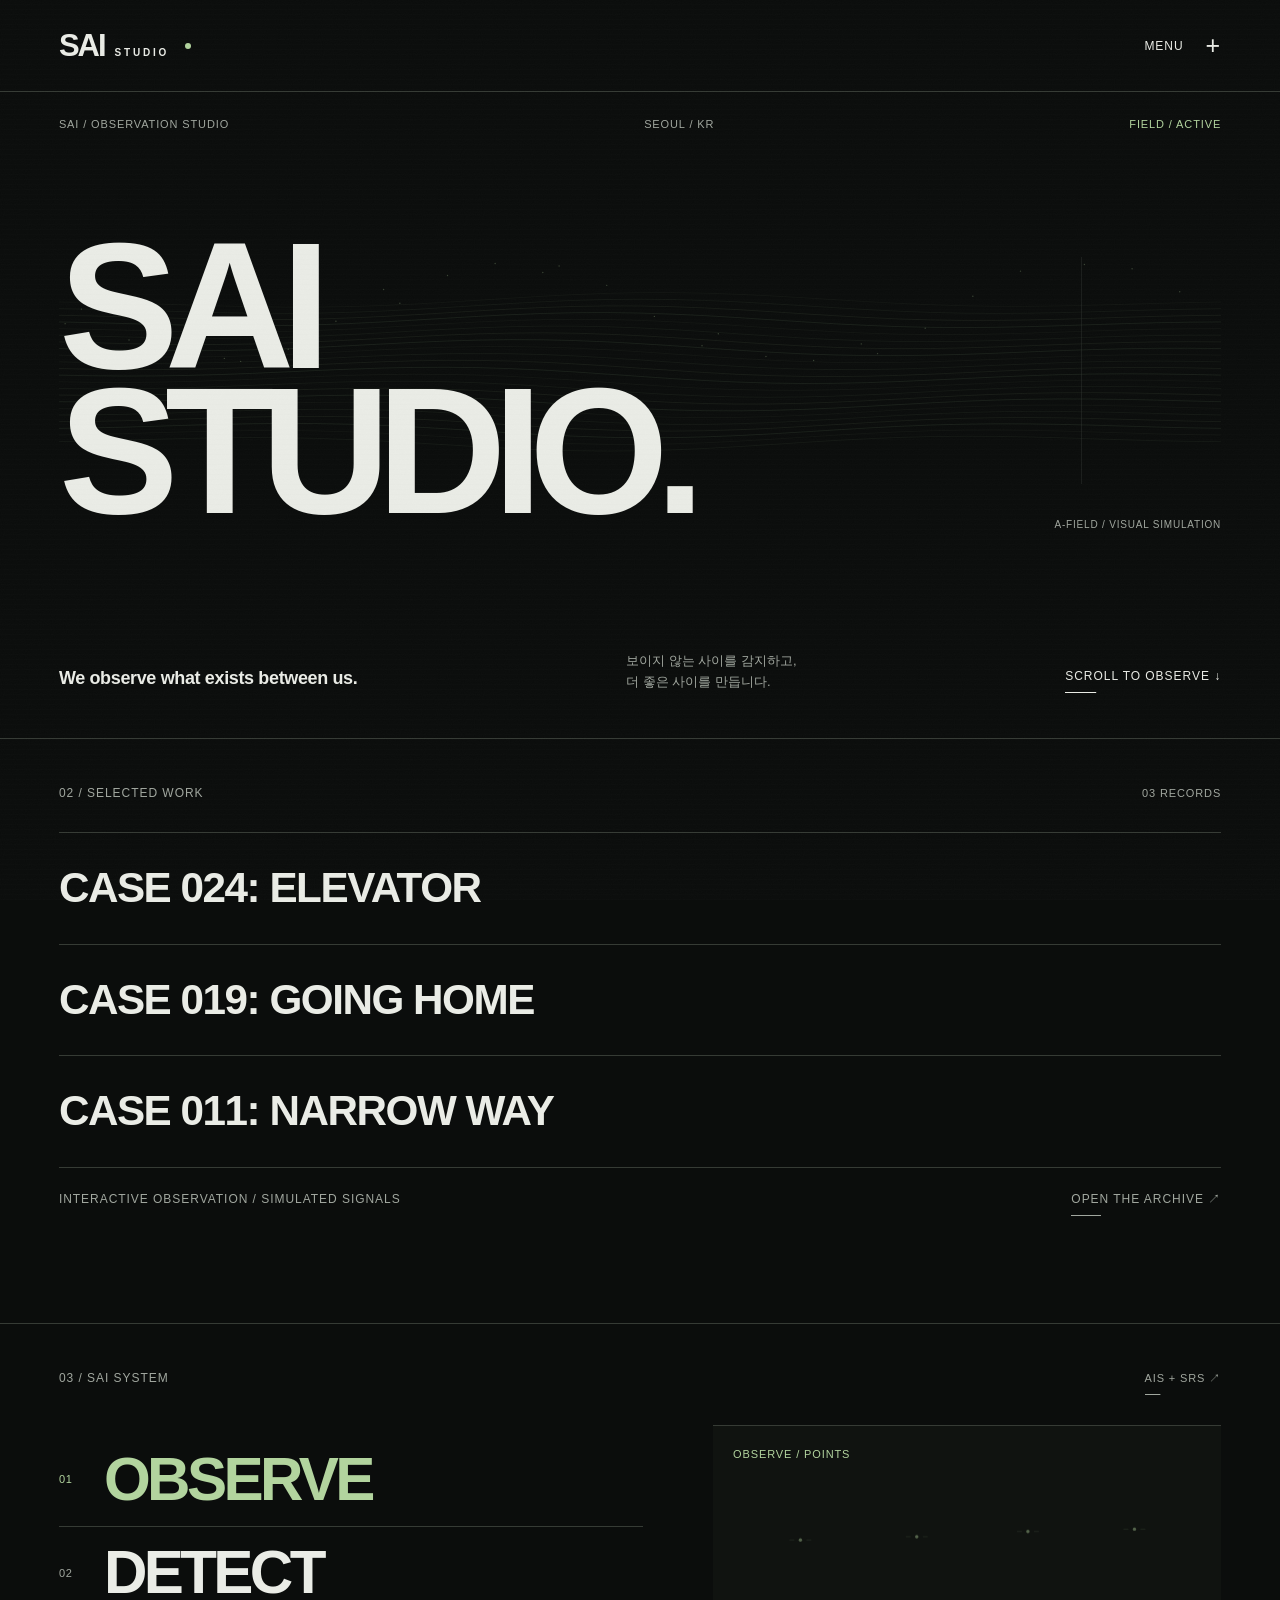
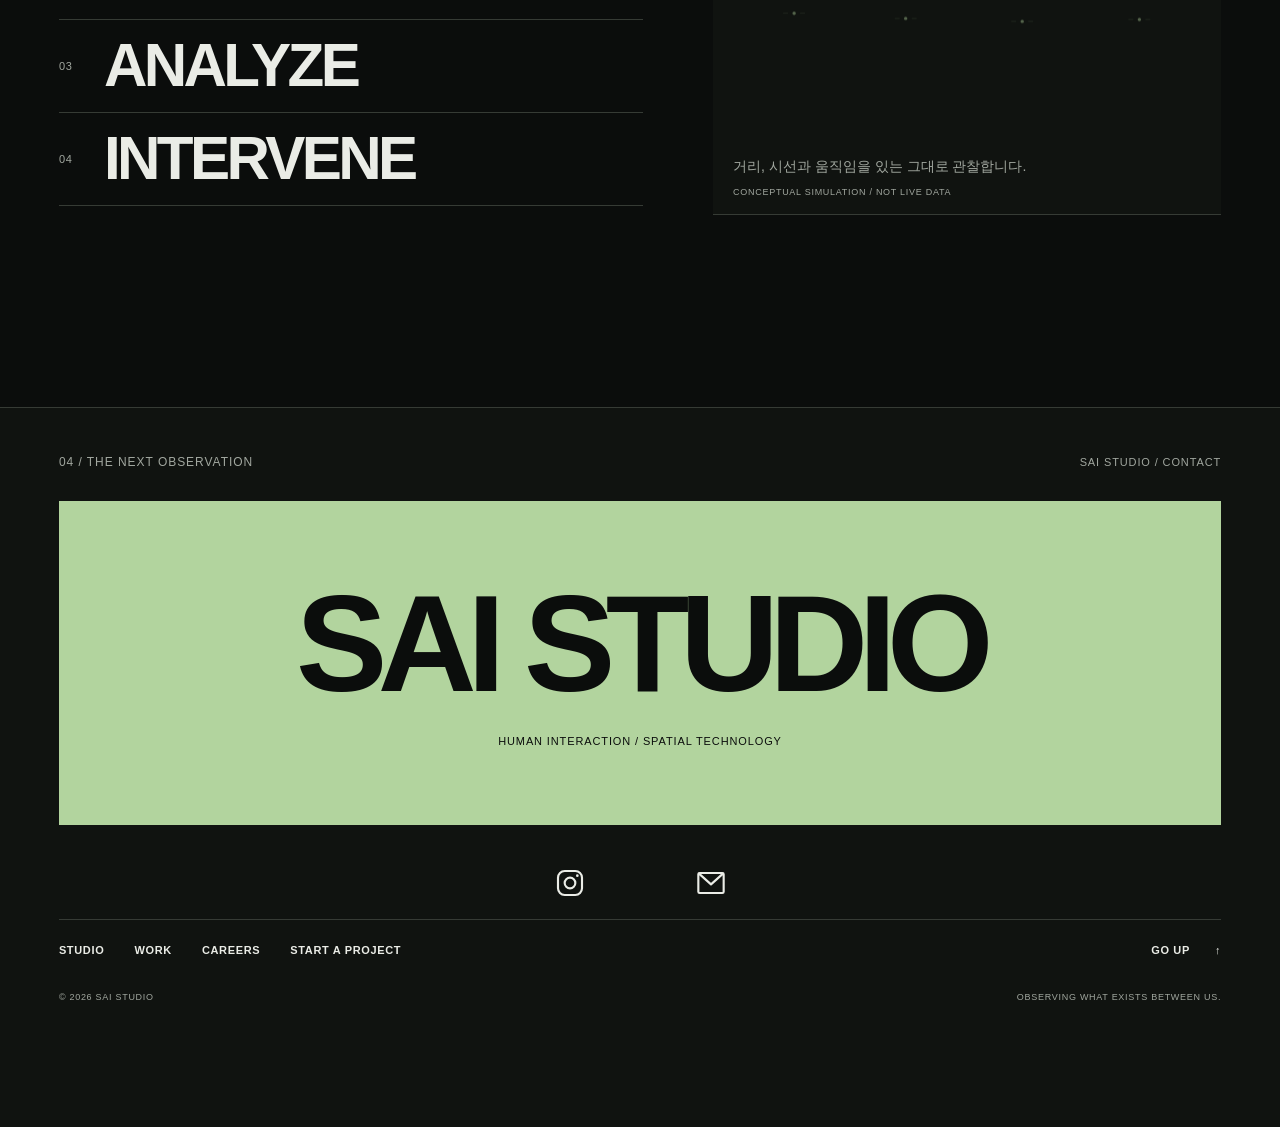
==== SAI-STUDIO-DEPLOY/index.html @ 8d1dde41 "Add files via upload" ====
<!doctype html><html lang="ko"><head><script>try{if(sessionStorage.getItem("sai-arrival"))document.documentElement.classList.add("route-pending")}catch{}</script><meta charset="utf-8"><link rel="icon" href="favicon.svg"><meta name="viewport" content="width=device-width,initial-scale=1"><meta name="description" content="사람과 사람, 공간과 사람 사이의 비언어적 긴장과 어색함을 관찰하고 공간의 변화를 설계하는 SAI STUDIO."><title>Invisible signals. Visible change. — SAI STUDIO</title><link rel="stylesheet" href="studio-experience.css?v=7"><script defer src="studio-experience.js?v=9"></script><script defer src="studio-cases.js?v=9"></script><script>try{if(!matchMedia('(prefers-reduced-motion: reduce)').matches&&!sessionStorage.getItem('sai-intro-seen')&&!sessionStorage.getItem('sai-arrival')&&!location.hash){document.documentElement.classList.add('sai-intro-pending');setTimeout(()=>document.documentElement.classList.remove('sai-intro-pending','sai-intro-revealing'),4500)}}catch{}</script><link rel="stylesheet" href="studio-home-scenes.css?v=3"><script defer src="studio-home-scenes.js?v=1"></script><link rel="stylesheet" href="studio-cctv-field.css?v=1"><script defer src="studio-cctv-field.js?v=1"></script><link rel="stylesheet" href="studio-observation.css?v=8"><script defer src="studio-observation.js?v=9"></script><link rel="stylesheet" href="studio-signal.css?v=1"><script defer src="studio-signal.js?v=1"></script></head><body data-page="HOME" class="home-scenes"><div class="sai-intro" aria-hidden="true"><span class="sai-intro-mark">SAI</span></div><a class="skip" href="#main">본문 바로가기</a><header class="site-header"><a class="brand" href="index.html" aria-label="SAI STUDIO 홈"><strong>SAI</strong><span>STUDIO</span><i aria-hidden="true"></i></a><button class="menu-toggle" aria-haspopup="dialog" aria-controls="site-menu" aria-expanded="false"><span>MENU</span><span class="menu-sign" aria-hidden="true">+</span></button></header><dialog class="menu-dialog" id="site-menu" aria-label="전체 메뉴"><div class="menu-head"><a class="brand" href="index.html" aria-label="SAI STUDIO 홈"><strong>SAI</strong><span>STUDIO</span><i aria-hidden="true"></i></a><button class="menu-close" aria-label="전체 메뉴 닫기">CLOSE <span class="menu-sign" aria-hidden="true">×</span></button></div><nav class="menu-links" aria-label="주요 메뉴"><a class="menu-link" style="--i:0" href="studio.html" data-description="관찰에서 측정, 분석과 개입까지" data-cursor="ENTER"><span class="mono">01</span><strong>STUDIO</strong><span class="menu-indicator" aria-hidden="true"></span></a><a class="menu-link" style="--i:1" href="projects.html" data-description="세 가지 상황, 세 개의 관측 기록" data-cursor="ENTER"><span class="mono">02</span><strong>WORK</strong><span class="menu-indicator" aria-hidden="true"></span></a><a class="menu-link" style="--i:2" href="careers.html" data-description="다른 사람들이 지나치는 현상을 발견하는 사람들" data-cursor="ENTER"><span class="mono">03</span><strong>CAREERS</strong><span class="menu-indicator" aria-hidden="true"></span></a><a class="menu-link" style="--i:3" href="start-project.html" data-description="관찰하고 싶은 상황을 들려주세요" data-cursor="START ↗"><span class="mono">04</span><strong>START A PROJECT</strong><span class="menu-indicator" aria-hidden="true"></span></a></nav><div class="menu-info"><p class="mono">SAI STUDIO / INDEX</p><p data-menu-info>보이지 않는 사이를 감지하고, 더 좋은 사이를 만듭니다.</p><a class="text-link" href="mailto:contact@awkwardlab.kr">contact@awkwardlab.kr ↗</a></div></dialog><main id="main"><section class="home-hero home-scene" id="home-top"><div class="home-hero-meta mono"><span>SAI / OBSERVATION STUDIO</span><span>SEOUL / KR</span><span class="green" data-home-signal>FIELD / ACTIVE</span></div><div class="home-hero-stage"><canvas class="home-field" data-home-field="ambient" aria-hidden="true"></canvas><h1 class="home-display">SAI<br>STUDIO<span class="home-period">.</span></h1><span class="home-coordinate mono">A-FIELD / VISUAL SIMULATION</span><span class="home-scan-line" aria-hidden="true"></span></div><div class="home-hero-bottom"><p>We observe what exists between us.</p><p>보이지 않는 사이를 감지하고,<br>더 좋은 사이를 만듭니다.</p><a class="text-link mono" href="#selected-work">SCROLL TO OBSERVE ↓</a></div></section><section class="home-work home-scene reveal" id="selected-work"><div class="home-section-label"><h2 class="mono">02 / SELECTED WORK</h2><span class="mono">03 RECORDS</span></div><div class="case-list" data-case-list><button class="case-row" id="project-024" data-case="0" aria-haspopup="dialog" data-cursor="VIEW CASE ↗"><span class="case-number mono">01</span><span><span class="case-caption mono">CASE / 024</span><span class="case-name">elevator</span></span><span class="case-location">오피스 복합공간 A · 2026</span><span class="case-arrow" aria-hidden="true">↗</span></button><button class="case-row" id="project-019" data-case="1" aria-haspopup="dialog" data-cursor="VIEW CASE ↗"><span class="case-number mono">02</span><span><span class="case-caption mono">CASE / 019</span><span class="case-name">going home</span></span><span class="case-location">서울 소재 대학 B · 2025</span><span class="case-arrow" aria-hidden="true">↗</span></button><button class="case-row" id="project-011" data-case="2" aria-haspopup="dialog" data-cursor="VIEW CASE ↗"><span class="case-number mono">03</span><span><span class="case-caption mono">CASE / 011</span><span class="case-name">narrow way</span></span><span class="case-location">복합문화공간 C · 2025</span><span class="case-arrow" aria-hidden="true">↗</span></button></div><div class="home-work-bottom"><span class="mono">INTERACTIVE OBSERVATION / SIMULATED SIGNALS</span><a class="text-link mono" href="projects.html">OPEN THE ARCHIVE ↗</a></div></section><section class="home-system home-scene reveal" id="home-system"><div class="home-section-label"><h2 class="mono">03 / SAI SYSTEM</h2><a class="text-link mono" href="studio.html#technology">AIS + SRS ↗</a></div><div class="home-system-body"><div class="home-system-words"><button class="home-system-word" data-home-mode="observe" data-cursor="DETECT" aria-controls="home-system-visual" aria-pressed="true"><span class="mono">01</span><strong>OBSERVE</strong></button><button class="home-system-word" data-home-mode="detect" data-cursor="DETECT" aria-controls="home-system-visual" aria-pressed="false"><span class="mono">02</span><strong>DETECT</strong></button><button class="home-system-word" data-home-mode="analyze" data-cursor="DETECT" aria-controls="home-system-visual" aria-pressed="false"><span class="mono">03</span><strong>ANALYZE</strong></button><button class="home-system-word" data-home-mode="intervene" data-cursor="DETECT" aria-controls="home-system-visual" aria-pressed="false"><span class="mono">04</span><strong>INTERVENE</strong></button></div><div class="home-system-visual" id="home-system-visual" role="region" aria-label="관측 시스템 개념 시뮬레이션"><canvas class="home-field" data-home-field="observe" aria-hidden="true"></canvas><span class="mono home-visual-label" data-home-mode-label>OBSERVE / POINTS</span><p data-home-mode-note>거리, 시선과 움직임을 있는 그대로 관찰합니다.</p><span class="mono home-visual-foot">CONCEPTUAL SIMULATION / NOT LIVE DATA</span></div></div></section></main><footer class="home-end home-scene" id="home-contact"><div class="home-section-label"><h2 class="mono">04 / THE NEXT OBSERVATION</h2><span class="mono">SAI STUDIO / CONTACT</span></div><div class="home-end-stage"><div class="home-end-identity"><strong>SAI STUDIO</strong><span class="mono">HUMAN INTERACTION / SPATIAL TECHNOLOGY</span></div></div><div class="home-socials"><a class="home-contact-link" href="https://www.instagram.com/studios.a_i/" target="_blank" rel="noopener noreferrer" aria-label="SAI STUDIO 인스타그램" title="Instagram"><svg viewBox="0 0 24 24" fill="none" stroke="currentColor" stroke-width="1.6" aria-hidden="true"><rect x="3" y="3" width="18" height="18" rx="5"/><circle cx="12" cy="12" r="4"/><circle cx="17.5" cy="6.5" r="1" fill="currentColor" stroke="none"/></svg></a><a class="home-contact-link" href="mailto:contact@awkwardlab.kr" aria-label="SAI STUDIO 이메일 보내기" title="Email"><svg viewBox="0 0 24 24" fill="none" stroke="currentColor" stroke-width="1.6" stroke-linecap="round" stroke-linejoin="round" aria-hidden="true"><rect x="2.5" y="4.5" width="19" height="15" rx="1"/><path d="m3 5 9 8 9-8"/></svg></a></div><div class="home-end-nav"><nav aria-label="하단 메뉴"><a href="studio.html">STUDIO</a><a href="projects.html">WORK</a><a href="careers.html">CAREERS</a><a href="start-project.html" data-cursor="START ↗">START A PROJECT</a></nav><a class="home-go-up" href="#home-top">GO UP <span aria-hidden="true">↑</span></a></div><div class="home-end-legal mono"><span>© 2026 SAI STUDIO</span><span>OBSERVING WHAT EXISTS BETWEEN US.</span></div></footer><noscript><p class="no-js">메뉴: <a href="index.html">HOME</a> · <a href="studio.html">STUDIO</a> · <a href="projects.html">WORK</a> · <a href="careers.html">CAREERS</a> · <a href="start-project.html" data-cursor="START ↗">START A PROJECT</a></p></noscript></body></html>
---- SAI-STUDIO-DEPLOY/studio-experience.css ----
@charset "UTF-8";
:root{--ink:#0b0d0c;--paper:#eaece6;--muted:#a1a79f;--green:#b2d49e;--line:#363b35;--gutter:clamp(22px,4.6vw,88px);--ease:cubic-bezier(.16,1,.3,1);color-scheme:dark;font-family:Arial,"Apple SD Gothic Neo","Noto Sans KR",sans-serif;background:var(--ink);color:var(--paper)}*{box-sizing:border-box}html{scroll-behavior:auto;scroll-padding-top:100px}body{margin:0}body:has(dialog[open]){overflow:hidden}a{color:inherit;text-decoration:none}button,input,textarea{font:inherit}button{color:inherit;cursor:pointer}button,a,input,textarea{-webkit-tap-highlight-color:transparent}button{border:0;background:none}img{max-width:100%;display:block}::selection{background:var(--green);color:var(--ink)}:focus-visible{outline:2px solid var(--green);outline-offset:7px}.skip{position:fixed;top:-100px;left:20px;z-index:1000;background:var(--paper);color:var(--ink);padding:12px}.skip:focus{top:10px}.mono,.eyebrow,.section-label,.metadata{font:12px/1.5 ui-monospace,SFMono-Regular,Menlo,monospace;letter-spacing:.09em;text-transform:uppercase}.eyebrow{color:var(--muted);margin:0 0 32px}.green{color:var(--green)}.site-header{height:92px;padding:0 var(--gutter);display:flex;align-items:center;justify-content:space-between;border-bottom:1px solid var(--line);position:relative;z-index:20}.brand{display:flex;gap:10px;align-items:baseline}.brand strong{font-size:31px;letter-spacing:-.065em}.brand span{font-size:10px;letter-spacing:.28em;font-weight:700}.brand i{width:6px;height:6px;background:var(--green);border-radius:50%;margin-left:6px;align-self:center}.menu-toggle,.menu-close{display:flex;gap:22px;align-items:center;padding:14px 0;font:12px ui-monospace,monospace;letter-spacing:.12em}.menu-sign{font:25px/1 Arial;transition:transform .6s var(--ease)}.menu-toggle:hover .menu-sign{transform:rotate(90deg)}.site-footer{padding:60px var(--gutter) 25px;border-top:1px solid var(--line)}.footer-top{display:flex;align-items:flex-end;justify-content:space-between;gap:40px}.footer-title{font-size:clamp(40px,6vw,100px);letter-spacing:-.065em;line-height:1;margin:0}.footer-bottom{display:flex;gap:20px;justify-content:space-between;flex-wrap:wrap;margin-top:70px;color:var(--muted)}.archive-links{display:flex;gap:24px}.text-link{display:inline-flex;gap:28px;padding-bottom:8px;position:relative}.text-link:after{content:"";position:absolute;bottom:0;left:0;width:100%;height:1px;background:currentColor;transform-origin:left;transform:scaleX(.2);transition:transform .5s var(--ease)}.text-link:hover:after{transform:scaleX(1)}.page-hero{padding:80px var(--gutter) 70px}.display{font-size:clamp(66px,10.8vw,170px);line-height:.93;letter-spacing:-.075em;font-weight:500;margin:0}.display .line{display:block}.hero-bottom{margin-top:42px;display:grid;grid-template-columns:1fr 1fr;gap:50px;align-items:end}.hero-bottom p{max-width:510px;font-size:17px;line-height:1.8;margin:0}.hero-bottom .mono{justify-self:end}.hero-object{margin:0 var(--gutter);position:relative;overflow:hidden;background:#161a16;aspect-ratio:2.4}.hero-object img{height:100%;width:100%;object-fit:cover;filter:grayscale(1);opacity:.64}.field-canvas{position:absolute;inset:0;width:100%;height:100%;pointer-events:none}.object-meta{position:absolute;inset:22px;display:flex;align-items:flex-start;justify-content:space-between;pointer-events:none}.object-meta span{background:#0b0d0caa;padding:6px 10px}.object-meta .bottom{align-self:end}.object-cross{position:absolute;top:50%;left:50%;height:24px;width:24px;opacity:.45}.object-cross:before,.object-cross:after{content:"";position:absolute;background:var(--green)}.object-cross:before{height:1px;width:24px;top:12px}.object-cross:after{height:24px;width:1px;left:12px}.section{padding:110px var(--gutter)}.section-label{display:flex;gap:36px;margin-bottom:52px;color:var(--muted)}.section-label b{font-weight:400;color:var(--green)}.section-heading{font-size:clamp(40px,5.8vw,88px);line-height:1.12;letter-spacing:-.065em;font-weight:500;margin:0}.section-intro{display:grid;grid-template-columns:1fr 1fr;gap:70px;margin-bottom:65px}.section-intro p,.prose{font-size:18px;line-height:1.9;color:var(--muted);max-width:580px;margin:0}.section-intro p{align-self:end}.light-section{background:var(--paper);color:var(--ink)}.light-section .section-label,.light-section .prose,.light-section .section-intro p{color:#5b6258}.light-section .section-label b{color:#45623c}.case-list{position:relative}.case-row{width:100%;display:grid;grid-template-columns:65px 1fr 280px 30px;gap:20px;text-align:left;padding:38px 0;align-items:center;border-top:1px solid var(--line);transition:padding .55s var(--ease),opacity .45s}.case-row:last-child{border-bottom:1px solid var(--line)}.case-number{color:var(--muted)}.case-name{font-size:clamp(40px,6.6vw,100px);line-height:1;letter-spacing:-.06em;display:block;transition:transform .55s var(--ease)}.case-caption{display:block;margin-bottom:13px;color:var(--muted)}.case-location{font-size:13px;line-height:1.7;color:var(--muted)}.case-arrow{font-size:29px;color:var(--green)}.case-row:hover,.case-row:focus-visible{padding-top:48px;padding-bottom:48px}.case-row:hover .case-name,.case-row:focus-visible .case-name{transform:translateX(12px)}.case-list:has(.case-row:hover) .case-row:not(:hover){opacity:.4}.case-preview{position:absolute;right:8%;top:0;width:28%;aspect-ratio:1.45;pointer-events:none;z-index:2;opacity:0;transform:translateY(var(--preview-y,0px)) rotate(-3deg);transition:opacity .3s,transform .7s var(--ease);border:1px solid var(--line);background:var(--ink)}.case-preview.visible{opacity:1}.case-preview img{width:100%;height:100%;object-fit:cover;filter:grayscale(1)}.case-preview span{position:absolute;bottom:10px;left:10px;background:#0b0d0ce6;padding:5px 8px;font-size:10px;color:var(--paper)}.work-footnote{margin-top:22px;color:var(--muted);max-width:660px;line-height:1.7}.system-pair{display:grid;grid-template-columns:1fr 1fr;gap:70px;margin-top:75px}.system-item{border-top:1px solid currentColor;padding-top:22px}.system-item h3{font-size:clamp(58px,8vw,110px);letter-spacing:-.07em;margin:25px 0;font-weight:500}.system-item p{font-size:17px;line-height:1.85;max-width:460px}.system-item small{display:block;margin:12px 0 28px}.narrative{display:grid;grid-template-columns:1fr 1fr;gap:80px}.sticky-copy{position:sticky;top:55px;align-self:start}.principles{list-style:none;padding:0;margin:0}.principles li{padding:36px 0;border-top:1px solid var(--line)}.principles h3{font-size:36px;letter-spacing:-.05em;font-weight:500;margin:12px 0}.principles p{color:var(--muted);line-height:1.9;font-size:17px;max-width:500px}.research-row{display:grid;grid-template-columns:1fr 1fr;gap:70px;align-items:center}.research-row img{aspect-ratio:1.2;object-fit:cover;filter:grayscale(1)}.research-row h3{font-size:clamp(35px,4vw,65px);letter-spacing:-.06em;line-height:1.15;font-weight:500}.research-row p{line-height:1.9;color:var(--muted)}.research-row a{margin-top:24px}.capabilities{display:grid;grid-template-columns:1.2fr 1fr;gap:70px}.capability{display:block;text-align:left;width:100%;border-top:1px solid var(--line);padding:24px 0;transition:color .4s}.capability span{display:block;margin-bottom:14px}.capability strong{font-size:clamp(30px,3.9vw,64px);line-height:1;letter-spacing:-.05em;font-weight:500}.capability[aria-pressed=true]{color:var(--green)}.simulation{position:sticky;top:80px;align-self:start;aspect-ratio:1;background:#101410;border:1px solid var(--line)}.simulation .mono{position:absolute;left:20px;top:18px;z-index:1;color:var(--muted)}.simulation-note{position:absolute;bottom:20px;left:20px;right:20px;font-size:14px;line-height:1.7;z-index:1;color:var(--muted)}.tech-flow{display:grid;grid-template-columns:repeat(4,1fr);margin-top:70px}.flow-step{border-top:1px solid var(--line);padding:28px 24px 28px 0;transition:border-color .6s,color .6s;color:var(--muted)}.flow-step.active{border-color:var(--green);color:var(--green)}.flow-step h3{font-size:25px;line-height:1.2;font-weight:500;margin:25px 0}.flow-step p{font-size:15px;line-height:1.8;color:var(--muted)}.devices{display:grid;grid-template-columns:repeat(3,1fr);gap:28px;margin-top:75px}.device img{aspect-ratio:1.15;object-fit:cover;background:#d8dcd5;filter:grayscale(1);transition:transform .6s var(--ease)}.device:hover img{transform:scale(1.02)}.device h3{font-size:35px;font-weight:500;margin:25px 0 12px;letter-spacing:-.04em}.device p{font-size:15px;line-height:1.9;color:var(--muted)}.device small{color:var(--green)}.method-grid{display:grid;grid-template-columns:1fr 1fr;gap:0 70px;margin-top:60px}.method-grid article{border-top:1px solid #a6ada1;padding:25px 0}.method-grid h3{font-size:28px;letter-spacing:-.04em;font-weight:500}.method-grid p{line-height:1.8;color:#535b50}.contact-email{font-size:clamp(28px,5.2vw,85px);letter-spacing:-.05em;overflow-wrap:anywhere;display:inline-block;margin-top:70px}.contact-layout{display:grid;grid-template-columns:1fr 1fr;gap:80px}.brief-form{display:grid;gap:28px}.brief-form label{display:grid;gap:12px;font-size:13px;color:var(--muted)}.brief-form input,.brief-form textarea{background:none;border:0;border-bottom:1px solid var(--line);border-radius:0;padding:12px 0;color:var(--paper);width:100%;resize:vertical}.brief-form button{border:1px solid var(--line);padding:20px;display:flex;justify-content:space-between}.contact-note{font-size:13px;color:var(--muted);line-height:1.8}.menu-dialog{position:fixed;inset:0;border:0;max-width:none;max-height:none;width:100%;height:100%;margin:0;padding:0;background:var(--paper);color:var(--ink);overflow:auto}.menu-dialog::backdrop{background:#0b0d0c88}.menu-dialog[open]{animation:menu-expand .75s var(--ease)}@keyframes menu-expand{from{clip-path:inset(100% 0 0)}to{clip-path:inset(0)}}.menu-dialog.closing{animation:menu-close .6s var(--ease) forwards}@keyframes menu-close{to{clip-path:inset(0 0 100%)}}.menu-head{height:92px;display:flex;align-items:center;justify-content:space-between;padding:0 var(--gutter);border-bottom:1px solid #b7bdb1}.menu-head .brand i{background:#567249}.menu-links{padding:5vh var(--gutter);width:75%}.menu-link{display:grid;grid-template-columns:50px 1fr 35px;align-items:center;border-bottom:1px solid #b7bdb1;padding:15px 0;animation:menu-item .9s var(--ease) both;animation-delay:calc(var(--i)*70ms + 180ms)}@keyframes menu-item{from{opacity:0;transform:translateY(35px)}to{opacity:1;transform:translateY(0)}}.menu-link strong{font-size:clamp(55px,8.7vw,136px);font-weight:500;letter-spacing:-.075em;line-height:1;transition:transform .5s var(--ease)}.menu-link:hover strong,.menu-link:focus-visible strong{transform:translateX(22px)}.menu-link[aria-current=page] .menu-indicator{width:8px;height:8px;background:#567249;border-radius:50%}.menu-info{position:absolute;right:var(--gutter);bottom:70px;width:22%;font-size:14px;line-height:1.8;color:#5b6258}.menu-info .mono{margin-bottom:25px}.route-curtain{position:fixed;inset:0;z-index:500;background:var(--paper);color:var(--ink);display:grid;place-items:center;transform:translateY(100%);visibility:hidden;pointer-events:none;transition:none}.route-curtain.active{visibility:visible;transform:translateY(0);pointer-events:auto;transition:transform .45s var(--ease)}.route-curtain span{font-size:clamp(55px,9vw,140px);letter-spacing:-.06em}.route-curtain.arrival{transform:translateY(0);transition:none}.route-curtain.arrival.exit{transform:translateY(-100%);transition:transform .6s var(--ease)}.reveal.ready{opacity:0;transform:translateY(30px);transition:opacity .9s var(--ease),transform .9s var(--ease)}.reveal.ready.in-view{opacity:1;transform:translateY(0)}.cursor-hint{position:fixed;z-index:600;pointer-events:none;background:var(--green);color:var(--ink);padding:10px 14px;border-radius:40px;font:10px ui-monospace,monospace;letter-spacing:.08em;opacity:0;transition:opacity .2s;left:0;top:0}.cursor-hint.visible{opacity:1}.case-dialog{position:fixed;inset:0;max-width:none;max-height:none;width:100%;height:100%;margin:0;border:0;background:var(--ink);color:var(--paper);padding:28px var(--gutter) 80px;overflow:auto}.case-dialog[open]{animation:case-enter .6s var(--ease)}@keyframes case-enter{from{opacity:0;transform:translateY(40px)}to{opacity:1;transform:translateY(0)}}.case-toolbar{display:flex;justify-content:space-between;align-items:center;border-bottom:1px solid var(--line);padding-bottom:20px}.case-toolbar button{padding:12px 0}.case-title{font-size:clamp(60px,10vw,150px);line-height:1;letter-spacing:-.075em;font-weight:500;margin:45px 0 22px}.case-meta{display:flex;justify-content:space-between;gap:25px;flex-wrap:wrap;margin:25px 0;color:var(--muted)}.case-monitor{position:relative;background:#171b17;overflow:hidden;border:1px solid var(--line);min-height:280px;aspect-ratio:16/8;display:grid;place-items:center;width:100%;padding:0;text-align:left}.case-monitor img{width:100%;height:100%;object-fit:contain;position:absolute;inset:0;filter:grayscale(0)}.case-monitor.context img{filter:grayscale(1);opacity:.5;object-fit:cover}.monitor-status{position:absolute;inset:20px;display:flex;justify-content:space-between;align-items:start;pointer-events:none}.monitor-status span{background:#0b0d0ce6;padding:7px 10px}.monitor-status .extra{align-self:end;opacity:0;transition:opacity .4s}.case-monitor:hover .extra,.case-monitor:focus-visible .extra{opacity:1}.case-monitor.expanded{aspect-ratio:auto;height:75vh}.playback{display:flex;gap:20px;justify-content:space-between;align-items:center;padding:18px 0;color:var(--muted)}.playback button{color:var(--paper)}.case-file{display:grid;grid-template-columns:.5fr 1.5fr;gap:70px;margin-top:75px}.case-file-number{font-size:clamp(100px,18vw,260px);letter-spacing:-.08em;color:#333a31;position:sticky;top:20px;align-self:start;line-height:1}.case-file-section{border-top:1px solid var(--line);padding:26px 0}.case-file-section h3{font-size:12px;letter-spacing:.09em;font-family:ui-monospace,monospace;color:var(--muted);font-weight:400;margin:0 0 22px}.case-file-section p{font-size:clamp(19px,2.1vw,29px);line-height:1.65;letter-spacing:-.035em;max-width:820px;margin:0}.case-metrics{display:grid;grid-template-columns:repeat(4,1fr);gap:25px;margin:30px 0}.case-metrics dt{color:var(--muted);font-size:12px;margin-bottom:15px}.case-metrics dd{margin:0;font-size:23px;letter-spacing:-.05em}.case-next{display:flex;justify-content:space-between;border-top:1px solid var(--line);padding-top:30px;margin-top:50px}.case-next button:disabled{opacity:.3;cursor:default}.no-js{color:var(--muted);padding:20px var(--gutter)}
@media(min-width:1700px){.page-hero,.section,.site-footer{max-width:2000px;margin:auto}}@media(max-width:1000px){.case-row{grid-template-columns:45px 1fr 190px 25px}.section-intro,.narrative,.capabilities{gap:35px}.menu-links{width:100%}.menu-info{position:static;width:auto;padding:0 var(--gutter) 35px}.menu-info .mono{margin-bottom:10px}.case-preview{width:36%}.devices{gap:20px}.hero-object{aspect-ratio:1.8}}@media(max-width:700px){.site-header,.menu-head{height:76px}.brand strong{font-size:27px}.page-hero{padding-top:55px;padding-bottom:45px}.display{font-size:clamp(58px,13.6vw,94px)}.hero-bottom,.section-intro,.narrative,.research-row,.capabilities,.contact-layout{grid-template-columns:1fr;gap:30px}.hero-bottom .mono{justify-self:start}.hero-bottom p,.prose,.section-intro p{font-size:16px}.hero-object{aspect-ratio:1.15}.hero-object img{object-position:50%}.object-meta{inset:12px;font-size:9px}.object-meta .bottom{display:none}.section{padding-top:70px;padding-bottom:70px}.section-label{margin-bottom:35px;gap:20px;font-size:11px}.case-row{grid-template-columns:28px 1fr 22px;gap:12px;padding:30px 0}.case-name{font-size:clamp(38px,9.6vw,66px)}.case-location{grid-column:2;grid-row:2}.case-arrow{grid-column:3;grid-row:1}.case-caption{font-size:10px}.case-preview{display:none}.case-row:hover,.case-row:focus-visible{padding:30px 0}.system-pair{grid-template-columns:1fr;gap:35px;margin-top:45px}.sticky-copy{position:static}.research-row img{aspect-ratio:1.4}.tech-flow{grid-template-columns:1fr 1fr;gap:15px}.devices{grid-template-columns:1fr}.device{display:grid;grid-template-columns:1fr 1fr;gap:20px;align-items:start}.device h3{margin-top:0;font-size:27px}.device p{font-size:14px}.method-grid{gap:0 25px}.method-grid h3{font-size:23px}.simulation{position:relative;max-height:400px}.footer-top{align-items:start;flex-direction:column}.footer-bottom{margin-top:45px;font-size:10px}.archive-links{gap:16px}.menu-links{padding-top:8vh}.menu-link{grid-template-columns:30px 1fr 15px;padding:20px 0}.menu-link strong{font-size:clamp(50px,13vw,85px)}.menu-info{margin-top:35px}.case-dialog{padding-top:20px}.case-title{margin-top:35px;font-size:clamp(52px,12vw,84px)}.case-meta{font-size:10px}.case-monitor{aspect-ratio:1.2;min-height:220px}.monitor-status{inset:10px;font-size:9px}.monitor-status .extra{opacity:1}.playback{font-size:10px;align-items:start}.case-file{grid-template-columns:1fr;gap:25px;margin-top:45px}.case-file-number{position:static;font-size:100px}.case-metrics{grid-template-columns:1fr 1fr}.case-metrics dd{font-size:23px}.contact-email{margin-top:40px}.cursor-hint{display:none}.case-monitor.expanded{height:65vh}.case-list:has(.case-row:hover) .case-row:not(:hover){opacity:1}}@media(prefers-reduced-motion:reduce){html{scroll-behavior:auto}*,*:before,*:after{animation:none!important;transition:none!important}.reveal.ready{opacity:1;transform:none}.cursor-hint{display:none}.case-preview{transform:none}.case-row:hover .case-name{transform:none}}
.system-details{border-top:1px solid var(--line);margin-top:32px;padding:25px 0}.system-details summary{display:flex;justify-content:space-between;gap:20px;font-size:25px;letter-spacing:-.04em;cursor:pointer;list-style:none}.system-details summary::-webkit-details-marker{display:none}.system-details[open] summary{margin-bottom:30px}.system-details[open] summary span{transform:rotate(45deg)}.system-detail-grid{display:grid;grid-template-columns:1fr 1fr;gap:25px 50px;margin:40px 0}.system-detail-grid p{color:var(--muted);line-height:1.9}.archive-content{padding:0 var(--gutter) 80px}.archive-content .page-hero{padding:80px 0}.archive-content .page-hero>p{font:12px ui-monospace,monospace;color:var(--muted);letter-spacing:.08em;margin-bottom:35px}.archive-content h1{font-size:clamp(48px,7.5vw,116px);line-height:1.1;letter-spacing:-.065em;font-weight:500;margin:0 0 35px}.archive-content em{font-style:normal;color:var(--green)}.archive-content h2{font-size:clamp(30px,3.7vw,58px);font-weight:500;letter-spacing:-.05em;line-height:1.25}.archive-content h3{font-size:27px;font-weight:500;letter-spacing:-.04em}.archive-content p,.archive-content li,.archive-content dd{line-height:1.9;color:var(--muted)}.archive-content>section:not(.page-hero){padding:65px 0;border-top:1px solid var(--line)}.archive-content .detail-label,.archive-content .section-label{display:flex;align-items:baseline;gap:25px;font:12px ui-monospace,monospace;color:var(--muted);margin-bottom:40px}.archive-content figure{margin:0}.archive-content img{width:100%;height:auto;max-height:600px;object-fit:cover;filter:grayscale(1)}.archive-content .division{display:grid;grid-template-columns:1fr 1fr;gap:55px;padding:60px 0;border-top:1px solid var(--line)}.archive-content .division:first-child{border:0}.archive-content .division-kicker,.archive-content .division-index{font:12px ui-monospace,monospace}.archive-content dl{display:grid;grid-template-columns:1fr 1fr;gap:20px}.archive-content dt{font-size:12px;margin-bottom:10px}.archive-content dd{margin:0}.archive-content .news-catalog article,.archive-content .position-list>article{padding:30px 0;border-top:1px solid var(--line)}.archive-content time{font:12px ui-monospace,monospace;color:var(--green)}.archive-content .culture-grid,.archive-content .history-list,.archive-content .roles-grid{display:grid;grid-template-columns:repeat(3,1fr);gap:35px}.archive-content .team-list{display:flex;flex-wrap:wrap;gap:25px 45px;font-size:28px}.archive-content a{display:inline-block;border-bottom:1px solid var(--muted);padding:8px 0}.archive-content .role-details{margin-top:25px;padding:20px 0;border-top:1px solid var(--line)}.archive-content summary{cursor:pointer;line-height:1.7}.archive-content .publication-status{color:var(--green);font-size:14px}.archive-content .meaning-grid,.archive-content .mission-vision{display:grid;grid-template-columns:1fr 1fr;gap:50px}.archive-content .history-list{list-style:none;padding:0}.archive-content .team-list button{border-bottom:1px solid var(--line);padding:20px 0}.archive-content .detail-subnav{display:flex;flex-wrap:wrap;gap:20px;margin-bottom:40px;font-size:13px}.archive-content .team-list a{border:0}@media(max-width:700px){.system-detail-grid,.archive-content .division,.archive-content .meaning-grid,.archive-content .mission-vision{grid-template-columns:1fr}.system-details summary{font-size:21px}.archive-content .page-hero{padding-top:55px}.archive-content .culture-grid,.archive-content .history-list,.archive-content .roles-grid{grid-template-columns:1fr}.archive-content .division{gap:25px}.archive-content .team-list{font-size:22px}}
.archive-content .team-list:has(.team-details){display:block}.team-details{border-top:1px solid var(--line);padding:25px 0}.team-details summary{font-size:clamp(23px,3vw,45px);letter-spacing:-.05em;list-style:none}.team-details summary .mono{color:var(--green);margin-right:30px;vertical-align:middle}.team-detail-body{display:grid;grid-template-columns:1fr 1fr;gap:50px;margin-top:35px;font-size:16px}.menu-dialog[open] .menu-sign{animation:sign-in .75s var(--ease)}@keyframes sign-in{from{transform:rotate(-90deg);opacity:0}to{transform:rotate(0);opacity:1}}@media(max-width:700px){.team-detail-body{grid-template-columns:1fr;gap:25px}}
.site-header{position:sticky;top:0;background:var(--ink)}.device .device-signals{font-size:10px;line-height:1.7;color:var(--green)}.device>div>.mono{font-size:10px;color:var(--muted)}
/* Refinement: Swiss typography, common interaction language, role disclosures. */
:root{font-family:Helvetica,"Helvetica Neue",Arial,"Apple SD Gothic Neo","Noto Sans KR",sans-serif}
.display,.section-heading,.menu-link strong,.case-name,.case-title,.footer-title,.system-item h3,.capability strong,.archive-content h1,.archive-content h2,.archive-content h3,.position-title{font-weight:700}
.mono,.eyebrow,.section-label,.metadata,.menu-toggle,.menu-close,.case-file-section h3,.archive-content .detail-label,.archive-content time,.archive-content .division-kicker,.archive-content .division-index{font-family:Helvetica,"Helvetica Neue",Arial,"Apple SD Gothic Neo",sans-serif;font-weight:500;letter-spacing:.08em}
.device h3,.principles h3,.method-grid h3,.flow-step h3,.research-row h3{font-weight:700}
.display{font-size:clamp(64px,10vw,150px);letter-spacing:-.065em}.menu-link strong{font-size:clamp(48px,8.2vw,128px)}.menu-link:last-child strong{font-size:clamp(36px,5.6vw,85px);letter-spacing:-.055em}
.cursor-hint{width:7px;height:7px;padding:0;border-radius:50%;background:var(--paper);color:var(--ink);opacity:1;font:700 11px/1.2 Helvetica,Arial,sans-serif;white-space:nowrap;left:-100px;top:-100px;transition:width .25s var(--ease),height .25s var(--ease),padding .25s var(--ease),opacity .2s}.cursor-hint.visible{width:auto;height:auto;padding:14px 17px;border-radius:1px;opacity:1}.cursor-hint.hidden{opacity:0}
.careers-hero{padding-bottom:60px}.careers-tagline{font-size:clamp(17px,2vw,27px);font-weight:500;margin:36px 0 20px;letter-spacing:-.02em}.careers-intro{font-size:16px;line-height:1.8;color:var(--muted);max-width:580px;margin:0}.positions-section{padding-top:25px}.positions-label{display:flex;justify-content:space-between;align-items:center;margin-bottom:25px}.positions-label h2{font-size:12px;margin:0}.positions-label>span{color:var(--muted)}.position-item{border-top:1px solid var(--line)}.position-item:last-child{border-bottom:1px solid var(--line)}.position-item>h3{margin:0}.position-row{display:grid;grid-template-columns:60px 1fr 36px;gap:25px;width:100%;text-align:left;align-items:center;padding:42px 0}.position-number{font-size:12px;font-weight:500;letter-spacing:.08em;color:var(--muted)}.position-title{font-size:clamp(28px,4.1vw,65px);line-height:1.05;letter-spacing:-.055em;transition:transform .55s var(--ease)}.position-icon{font-size:32px;font-weight:500;transition:transform .55s var(--ease);text-align:right}.position-row[aria-expanded=true] .position-number{color:var(--green)}.position-panel{display:grid;grid-template-rows:0fr;transition:grid-template-rows .6s var(--ease)}.position-panel-inner{overflow:hidden;padding-left:85px;min-height:0}.position-description{max-width:690px;font-size:clamp(18px,2vw,27px);line-height:1.7;letter-spacing:-.035em;margin:0 0 45px}.position-facts{display:grid;grid-template-columns:1.4fr 1fr .65fr .65fr;gap:35px;margin:0 0 50px}.position-facts dt{font-size:12px;font-weight:700;letter-spacing:.08em;margin-bottom:16px}.position-facts dd{margin:0;font-size:15px;line-height:1.9;color:var(--muted)}.apply-link{font-size:13px;font-weight:700;letter-spacing:.05em;float:right;margin-bottom:45px;gap:45px}.apply-link span{transition:transform .4s var(--ease)}.apply-link:hover span:last-child{transform:translate(4px,-4px)}.brief-form button{font-size:13px;font-weight:700;letter-spacing:.05em}.brief-form button span{transition:transform .4s var(--ease)}.brief-form button:hover span:first-child{transform:translateX(6px)}.brief-form button:hover span:last-child{transform:translate(3px,-3px)}
@media(hover:hover) and (pointer:fine){.position-row:hover .position-title{transform:translateX(12px)}.position-row:hover .position-icon{transform:translate(4px,-4px)}.position-rows:has(.position-row:hover) .position-item:not(:has(.position-row:hover)){opacity:.7}.position-item{transition:opacity .4s}}
@media(max-width:700px){.display{font-size:clamp(55px,13vw,91px)}.menu-link strong{font-size:clamp(45px,12vw,75px)}.menu-link:last-child strong{font-size:clamp(28px,7.5vw,47px);max-width:250px}.position-row{grid-template-columns:25px 1fr 23px;gap:12px;padding:32px 0}.position-title{font-size:clamp(24px,6.7vw,40px);line-height:1.15;overflow-wrap:normal}.position-icon{font-size:26px}.position-panel-inner{padding-left:37px}.position-description{font-size:18px;margin-bottom:30px}.position-facts{grid-template-columns:1fr 1fr;gap:30px 20px;margin-bottom:35px}.position-facts dd{font-size:13px;overflow-wrap:anywhere}.apply-link{float:none;font-size:11px;gap:20px;margin-bottom:35px}.careers-hero{padding-bottom:40px}.cursor-hint{display:none}}
@media(prefers-reduced-motion:reduce){.cursor-hint{display:none}.position-row:hover .position-title,.position-row:hover .position-icon{transform:none}}
.archive-content .page-hero>p,.archive-content .section-label,.archive-content .division-kicker,.archive-content .division-index{font-family:Helvetica,"Helvetica Neue",Arial,"Apple SD Gothic Neo",sans-serif;font-weight:500}
.flow-step{min-width:0}.flow-step h3{overflow-wrap:anywhere}@media(max-width:700px){.tech-flow{grid-template-columns:repeat(2,minmax(0,1fr))}.flow-step{padding-right:10px}.flow-step h3{font-size:clamp(18px,5vw,21px)}}
/* First entrance: only the wordmark, then the existing studio emerges. */
.sai-intro{display:none}.sai-intro-pending{overflow:hidden}.sai-intro-pending .sai-intro{display:grid;place-items:center;position:fixed;inset:0;z-index:700;background:var(--ink);pointer-events:auto;opacity:1;transition:opacity 1s var(--ease)}.sai-intro-mark{font-family:Helvetica,"Helvetica Neue",Arial,sans-serif;font-size:clamp(76px,12vw,170px);line-height:1;font-weight:700;letter-spacing:-.075em;animation:sai-mark 1.25s ease both}.sai-intro-pending body>header,.sai-intro-pending body>main,.sai-intro-pending body>footer{opacity:0;transform:translateY(12px)}.sai-intro-pending body>header,.sai-intro-pending body>main,.sai-intro-pending body>footer{transition:opacity 1.1s var(--ease),transform 1.1s var(--ease)}.sai-intro-revealing .sai-intro{opacity:0;pointer-events:none}.sai-intro-revealing body>header,.sai-intro-revealing body>main,.sai-intro-revealing body>footer{opacity:1;transform:translateY(0)}.sai-intro-pending .cursor-hint{display:none}@keyframes sai-mark{0%{opacity:0}25%,65%{opacity:1}100%{opacity:0}}@media(prefers-reduced-motion:reduce){.sai-intro{display:none!important}.sai-intro-pending body>header,.sai-intro-pending body>main,.sai-intro-pending body>footer{opacity:1;transform:none}}

html.route-pending:before{content:"";position:fixed;inset:0;background:var(--paper);z-index:500}.route-curtain.arrival{visibility:visible}.route-curtain.arrival.exit{visibility:visible}
---- SAI-STUDIO-DEPLOY/studio-home-scenes.css ----
/* HOME-only scenes; existing studio/case/recruitment routes stay intact. */
.home-scenes{font-family:"Helvetica Neue",Helvetica,Arial,"Apple SD Gothic Neo",sans-serif}.home-scenes .home-scene{padding:clamp(35px,5vh,64px) var(--gutter)}.home-scenes .home-hero{padding-top:24px;min-height:calc(82svh - 92px);display:flex;flex-direction:column;justify-content:space-between}.home-hero-meta,.home-hero-bottom{display:flex;justify-content:space-between;gap:25px}.home-hero-meta{font-size:11px;color:var(--muted)}.home-hero-stage{position:relative;min-height:350px;display:flex;align-items:center;padding:28px 0}.home-display{position:relative;font-size:clamp(95px,14vw,225px);font-weight:700;letter-spacing:-.075em;line-height:.81;margin:0;z-index:1;pointer-events:none}.home-period{color:var(--paper)}.home-field{position:absolute;inset:0;width:100%;height:100%;pointer-events:none}.home-coordinate{position:absolute;right:0;bottom:22px;font-size:10px;color:var(--muted)}.home-scan-line{position:absolute;right:12%;top:15%;height:65%;width:1px;background:var(--line);opacity:.4}.home-hero-bottom{align-items:end;margin-top:25px}.home-hero-bottom p{margin:0;font-size:15px;line-height:1.6}.home-hero-bottom p:first-child{font-weight:700;font-size:18px;letter-spacing:-.02em}.home-hero-bottom p:nth-child(2){color:var(--muted);font-size:13px}.home-section-label{display:flex;justify-content:space-between;align-items:baseline;gap:25px;margin-bottom:30px;color:var(--muted)}.home-section-label h2{margin:0;font-size:12px;font-weight:500}.home-section-label>span,.home-section-label a{font-size:11px}.home-work{min-height:65svh;border-top:1px solid var(--line)}.home-scenes .case-row{padding:24px 0;grid-template-columns:45px 1fr 230px 30px;gap:20px}.home-scenes .case-caption{font-size:10px;margin-bottom:8px}.home-scenes .case-name{font-size:clamp(42px,5vw,78px);font-weight:700}.home-scenes .case-location{font-size:12px}.home-scenes .case-row:hover,.home-scenes .case-row:focus-visible{padding:30px 0}.home-scenes .case-arrow{transition:transform .5s var(--ease);color:var(--paper)}.home-scenes .case-row:hover .case-arrow{transform:translate(4px,-4px)}.home-scenes .case-list:has(.case-row:hover) .case-row:not(:hover){opacity:.65}.home-scenes .case-preview{right:13%;width:27%;aspect-ratio:1.65;transform:translateY(var(--preview-y,0px));transition:opacity .3s,transform .65s var(--ease);box-shadow:0 12px 50px #0006}.home-scenes .case-preview img{filter:grayscale(1);opacity:.84}.home-scenes .case-preview:after{content:"";position:absolute;inset:0;background:repeating-linear-gradient(transparent 0 2px,#0002 2px 3px);pointer-events:none}.home-work-bottom{display:flex;justify-content:space-between;gap:25px;margin-top:22px;color:var(--muted);font-size:10px}.home-system{min-height:76svh;border-top:1px solid var(--line)}.home-system-body{display:grid;grid-template-columns:1.15fr 1fr;gap:70px;align-items:center}.home-system-words{display:grid}.home-system-word{display:flex;text-align:left;align-items:center;gap:25px;padding:16px 0;border-bottom:1px solid var(--line)}.home-system-word .mono{font-size:11px;color:var(--muted);width:20px}.home-system-word strong{font-size:clamp(38px,4.7vw,75px);letter-spacing:-.06em;font-weight:700;line-height:1;transition:transform .5s var(--ease)}.home-system-word[aria-pressed=true]{color:var(--green)}.home-system-word[aria-pressed=true] .mono{color:var(--green)}.home-system-word:hover strong,.home-system-word:focus-visible strong{transform:translateX(12px)}.home-system-visual{position:relative;aspect-ratio:1.3;min-height:280px;background:#101310;border-top:1px solid var(--line);border-bottom:1px solid var(--line);overflow:hidden}.home-visual-label{position:absolute;left:20px;top:20px;font-size:11px;color:var(--green)}.home-system-visual p{position:absolute;left:20px;right:20px;bottom:35px;font-size:14px;line-height:1.7;color:var(--muted);max-width:340px;margin:0}.home-visual-foot{position:absolute;left:20px;bottom:15px;font-size:9px;color:var(--muted)}.home-end{min-height:80svh;border-top:1px solid var(--line);background:#101310}.home-end-stage{position:relative;height:clamp(240px,36vh,440px);overflow:hidden;background:var(--ink)}.home-end-stage img{width:100%;height:100%;object-fit:cover;filter:grayscale(1);opacity:.32}.home-end-identity{position:absolute;inset:0;display:flex;flex-direction:column;justify-content:center;align-items:center;gap:20px;background:linear-gradient(transparent,#0b0d0c88)}.home-end-identity strong{font-size:clamp(55px,10.7vw,165px);letter-spacing:-.07em;font-weight:700;line-height:1}.home-end-identity .mono{font-size:11px;color:var(--muted)}.home-socials{display:flex;justify-content:center;gap:85px;padding:30px 0 8px}.home-contact-link{display:grid;place-items:center;width:56px;height:56px;color:var(--paper);transition:color .25s var(--ease)}.home-contact-link svg{width:32px;height:32px}.home-contact-link:hover,.home-contact-link:focus-visible{color:var(--green)}.home-contact-link:focus-visible{outline:1px solid currentColor;outline-offset:5px}.home-social-note{text-align:center;color:var(--muted);font-size:9px;margin:10px 0 28px}.home-end-nav{border-top:1px solid var(--line);display:flex;justify-content:space-between;gap:25px;padding-top:24px;font-size:11px;font-weight:700;letter-spacing:.06em}.home-end-nav nav{display:flex;flex-wrap:wrap;gap:30px}.home-go-up{display:flex;gap:25px}.home-end-legal{display:flex;justify-content:space-between;gap:20px;margin-top:35px;font-size:9px;color:var(--muted)}
@media(min-width:1700px){.home-scenes .home-scene{max-width:2000px;margin:auto}}
@media(max-width:900px){.home-system-body{gap:30px}.home-system-word strong{font-size:clamp(34px,4.7vw,60px)}.home-hero-bottom{flex-wrap:wrap}.home-scenes .case-row{grid-template-columns:35px 1fr 180px 25px}}
@media(max-width:700px){.home-scenes .home-scene{padding-top:32px;padding-bottom:36px}.home-scenes .home-hero{min-height:calc(78svh - 76px);padding-top:20px}.home-hero-meta{font-size:9px;flex-wrap:wrap;gap:8px 18px}.home-hero-meta span:nth-child(2){display:none}.home-hero-stage{min-height:270px;padding:28px 0}.home-display{font-size:clamp(82px,20vw,139px)}.home-coordinate{left:0;right:auto;bottom:7px;font-size:8px}.home-scan-line{right:5%}.home-hero-bottom{display:grid;grid-template-columns:1fr;gap:15px}.home-hero-bottom p:first-child{font-size:16px}.home-hero-bottom p:nth-child(2){font-size:12px}.home-hero-bottom a{font-size:10px;justify-self:start}.home-section-label{margin-bottom:20px;gap:15px}.home-section-label h2,.home-section-label>span,.home-section-label a{font-size:10px}.home-scenes .case-row{grid-template-columns:25px 1fr 22px;gap:12px;padding:22px 0}.home-scenes .case-row:hover,.home-scenes .case-row:focus-visible{padding:22px 0}.home-scenes .case-name{font-size:clamp(35px,9vw,55px)}.home-scenes .case-location{font-size:11px}.home-work{min-height:auto}.home-work-bottom{font-size:9px;gap:15px;flex-wrap:wrap}.home-scenes .case-list:has(.case-row:hover) .case-row:not(:hover){opacity:1}.home-system{min-height:auto}.home-system-body{grid-template-columns:1fr;gap:25px}.home-system-words{grid-template-columns:1fr 1fr;gap:0 20px}.home-system-word{gap:8px;padding:16px 0}.home-system-word .mono{width:14px;font-size:9px}.home-system-word strong{font-size:clamp(21px,5.3vw,35px)}.home-system-word:hover strong{transform:none}.home-system-visual{aspect-ratio:1.6;min-height:230px}.home-system-visual p{font-size:12px}.home-visual-foot{font-size:8px}.home-end{min-height:auto}.home-end-stage{height:270px}.home-end-identity strong{font-size:clamp(40px,10.5vw,68px)}.home-end-identity .mono{font-size:8px;text-align:center}.home-socials{gap:45px;padding-top:25px}.home-contact-link{font-size:19px;gap:14px}.home-end-nav{font-size:10px;gap:20px}.home-end-nav nav{gap:18px;max-width:230px}.home-go-up{gap:10px;white-space:nowrap}.home-end-legal{font-size:8px;flex-wrap:wrap}}
@media(prefers-reduced-motion:reduce){.home-scenes .home-system-word strong,.home-scenes .case-arrow,.home-contact-link span{transform:none!important}.home-scenes .case-preview{transform:none}}
@media(max-width:700px){.home-display{font-size:clamp(68px,20vw,139px)}.home-system-words{grid-template-columns:repeat(2,minmax(0,1fr))}.home-system-word{min-width:0}.home-system-word strong{font-size:clamp(18px,5.3vw,35px)}.home-socials{gap:clamp(20px,6vw,35px)}}
.home-system-body{grid-template-columns:minmax(0,1.15fr) minmax(0,1fr)}.home-system-visual{min-width:0;min-height:0}@media(max-width:700px){.home-system-body{grid-template-columns:minmax(0,1fr)}.home-system-visual{aspect-ratio:auto;height:230px;min-height:0}}
.home-scenes .route-curtain{visibility:hidden}.home-scenes .route-curtain.active,.home-scenes .route-curtain.arrival{visibility:visible}
/* Closing identity in the existing SAI green. */
.home-end-stage{background:var(--green);color:var(--ink)}.home-end-identity{background:none}.home-end-identity .mono{color:var(--ink)}
---- SAI-STUDIO-DEPLOY/studio-cctv-field.css ----
.case-monitor[data-field-active=true]{aspect-ratio:1.8333;background:#080b09}.case-monitor[data-field-active=true] img{object-fit:contain;filter:grayscale(1)}.cctv-field-layer{position:absolute;inset:0;width:100%;height:100%;pointer-events:none}.case-monitor:not([data-field-active=true]) .cctv-field-layer{display:none}.case-monitor[data-field-active=true] .monitor-status{display:none}
---- SAI-STUDIO-DEPLOY/studio-observation.css ----
[data-case-list] .case-row{grid-template-columns:40px minmax(0,1fr) minmax(260px,.85fr) 25px!important;gap:28px!important;min-height:230px}.case-row>.case-location{display:none}.case-row .case-caption,.case-row .case-name{display:block}.observation-sim{display:block;position:relative;min-width:0;color:var(--paper);touch-action:pan-y;font-family:Helvetica,Arial,sans-serif;text-align:left}.observation-sim svg{display:block;width:100%;height:auto}.observation-meta{display:flex;justify-content:space-between;gap:12px;font:500 9px/1.4 Helvetica,Arial,sans-serif;letter-spacing:.04em;padding:8px 0;color:var(--muted)}.observation-meta .field-value{color:var(--green)}.observation-sim .human-unit{fill:#252a25;stroke:none}.observation-sim .space-plane{fill:#a1a79f;stroke:#626b60;stroke-width:.8}.observation-sim .space-line{fill:none;stroke:#899284;stroke-width:.7}.observation-sim .field-line{fill:none;stroke:var(--green);stroke-width:1;stroke-linecap:round}.observation-sim .field-dot{fill:var(--green)}.case-monitor .observation-sim{position:absolute;inset:0;display:flex;flex-direction:column;justify-content:center;padding:20px 7%;background:var(--ink)}.case-monitor .observation-sim svg{width:100%;max-height:calc(100% - 35px);min-height:0}.case-monitor[data-observation=true]{aspect-ratio:1.7}.case-monitor[data-observation=true]>img,.case-monitor[data-observation=true]>.monitor-status,.case-monitor[data-observation=true]>.cctv-field-layer{display:none}.case-monitor[data-observation=false]>.observation-sim{display:none}.case-monitor[data-observation=true].expanded{height:75vh}.observation-note{font-size:8px;letter-spacing:.04em;opacity:.7}.case-preview{display:none!important}[data-toggle-cctv]{font:500 11px Helvetica,Arial,sans-serif}
@media(max-width:700px){[data-case-list] .case-row{grid-template-columns:25px minmax(0,1fr) 22px!important;gap:14px!important;padding:24px 0!important}.case-row>.observation-sim{grid-row:2;grid-column:2/4;width:100%}.case-row>.case-arrow{grid-column:3;grid-row:1}.case-monitor .observation-sim{padding:12px 4%}.case-monitor[data-observation=true]{aspect-ratio:1.3}.observation-meta{font-size:8px}}
.observation-location{display:block;font-size:11px;font-weight:500;color:var(--muted);margin-top:16px;letter-spacing:0}.observation-meta{font-variant-numeric:tabular-nums}
@media(min-width:701px){[data-case-list] .case-row>.observation-sim{grid-column:3;grid-row:1;width:100%}[data-case-list] .case-row>.case-arrow{grid-column:4;grid-row:1}}

/* Compact archive entries; the full observation lives in the case viewer. */
[data-case-list] .case-row.case-text-entry{display:block;min-height:0;padding:30px 0!important;width:100%;text-align:left;font:700 clamp(24px,3.3vw,48px)/1.2 Helvetica,Arial,sans-serif;letter-spacing:-.035em;color:var(--paper);transition:color .25s var(--ease);transform:none}
[data-case-list] .case-row.case-text-entry:hover,[data-case-list] .case-row.case-text-entry:focus-visible{color:var(--green);transform:none}
[data-case-list]:has(.case-row:hover) .case-row:not(:hover){opacity:1}
[data-case-list] .case-text-entry:focus-visible{outline:1px solid var(--green);outline-offset:6px}
@media(max-width:700px){[data-case-list] .case-row.case-text-entry{padding:24px 0!important;font-size:clamp(22px,5.8vw,36px)}}
---- SAI-STUDIO-DEPLOY/studio-signal.css ----
/* Quiet surveillance artifacts; all layers are decorative and non-interactive. */
.signal-layer{position:fixed;inset:0;z-index:90;pointer-events:none;overflow:hidden;contain:strict}
.signal-grain{position:absolute;inset:-4px;background:url('assets/signal-grain.svg') repeat;opacity:.022;animation:signal-offset 8s steps(1,end) infinite}
.signal-scan{position:absolute;inset:0;background:repeating-linear-gradient(transparent 0 4px,#888 4px 5px);opacity:.012}
.signal-tracking{position:absolute;top:0;left:0;right:0;height:1px;background:var(--paper,#eee);opacity:0}
.signal-layer.is-tracking .signal-tracking{animation:signal-track 1.8s linear}
.signal-frame{position:absolute;inset:0;background:#000;opacity:0}
.signal-layer.is-frame .signal-frame{animation:signal-frame 200ms steps(1,end)}
.signal-layer.is-observation .signal-grain{opacity:.032}
.signal-layer.is-clean .signal-grain{opacity:.008}.signal-layer.is-clean .signal-scan{display:none}
.signal-artifact-copy{position:absolute;display:block;pointer-events:none;white-space:nowrap;overflow:hidden;z-index:2;font:inherit;letter-spacing:inherit;color:inherit;text-transform:inherit;line-height:inherit;clip-path:inset(42% 0 37%);animation:signal-desync 180ms steps(1,end) both}
.signal-artifact-host{position:relative}
.signal-artifact-copy.is-slice{clip-path:inset(48% 0 30%);animation:signal-slice 110ms steps(1,end) both}
.signal-anomaly{position:absolute;right:0;top:0;color:var(--muted,#aaa);background:var(--ink,#0b0d0c);font:500 9px/1.4 Helvetica,Arial,sans-serif;letter-spacing:.04em;pointer-events:none;z-index:3;white-space:nowrap}
@keyframes signal-offset{0%,100%{transform:translate(0,0)}25%{transform:translate(2px,-1px)}50%{transform:translate(-1px,2px)}75%{transform:translate(1px,1px)}}
@keyframes signal-track{0%{transform:translateY(0);opacity:0}10%,85%{opacity:.07}100%{transform:translateY(100vh);opacity:0}}
@keyframes signal-desync{0%,100%{transform:translateX(0);opacity:0}20%{transform:translateX(2px);opacity:.6}55%{transform:translateX(-1px);opacity:.4}80%{opacity:0}}
@keyframes signal-slice{0%,100%{transform:translateX(0);opacity:0}12%{transform:translateX(8px);opacity:.65}65%{opacity:0}}
@keyframes signal-frame{0%,100%{opacity:0}20%{opacity:.12}60%{opacity:0}}
@media(prefers-reduced-motion:reduce){.signal-grain{animation:none;opacity:.008!important}.signal-scan,.signal-tracking,.signal-frame,.signal-artifact-copy,.signal-anomaly{display:none!important}}
@media(max-width:700px){.signal-grain{opacity:.016}.signal-scan{opacity:.008}}

.signal-layer[hidden]{display:none}.signal-layer[hidden] .signal-grain{animation-play-state:paused}.signal-layer.is-clean .signal-grain{animation:none}
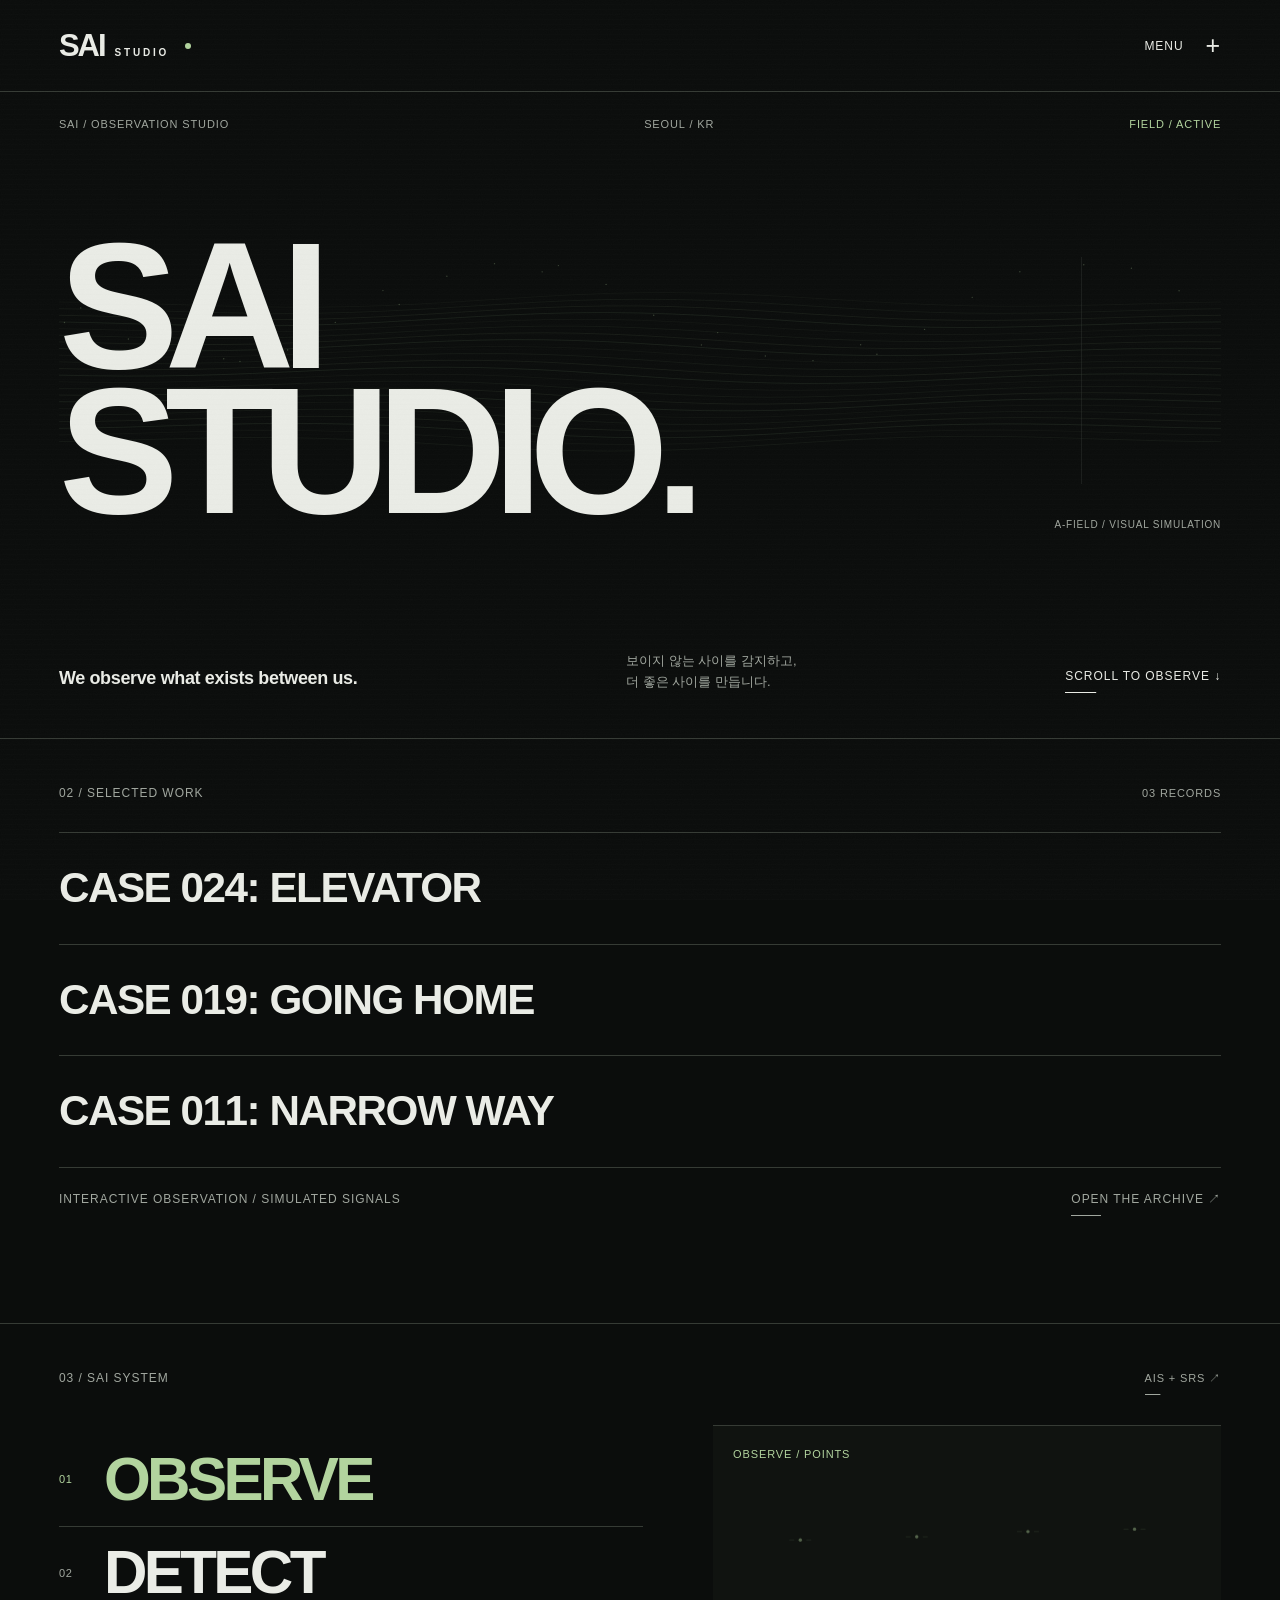
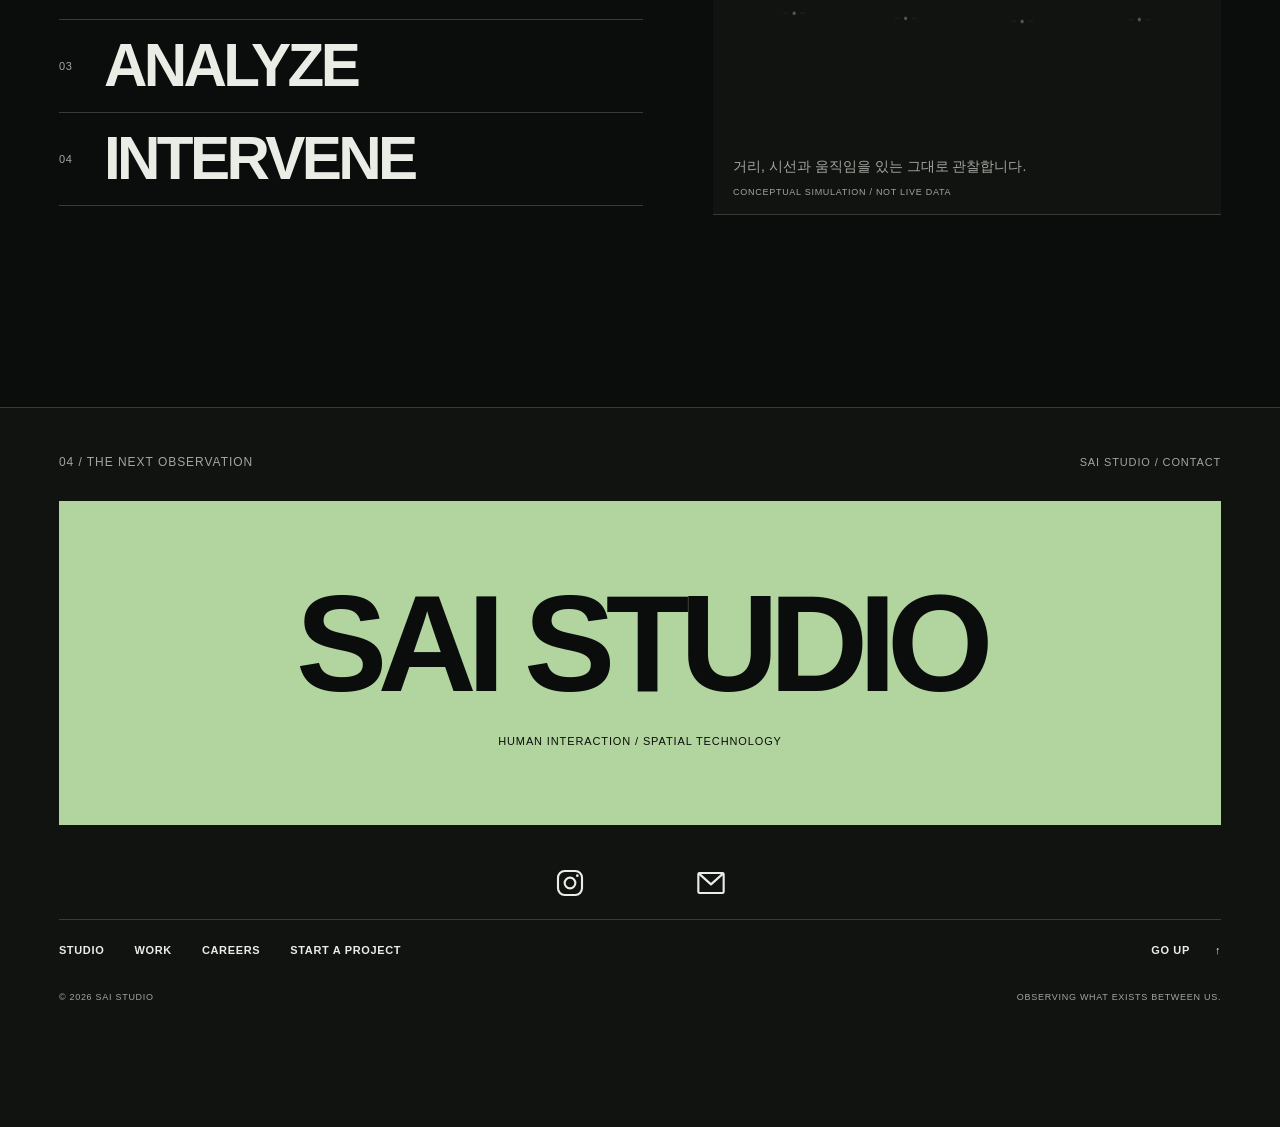
==== commit db44e4fb: "Refresh favicon URLs with new green signal icon" ====
--- a/SAI-STUDIO-DEPLOY/index.html
+++ b/SAI-STUDIO-DEPLOY/index.html
@@ -1 +1 @@
-<!doctype html><html lang="ko"><head><script>try{if(sessionStorage.getItem("sai-arrival"))document.documentElement.classList.add("route-pending")}catch{}</script><meta charset="utf-8"><link rel="icon" href="favicon.svg"><meta name="viewport" content="width=device-width,initial-scale=1"><meta name="description" content="사람과 사람, 공간과 사람 사이의 비언어적 긴장과 어색함을 관찰하고 공간의 변화를 설계하는 SAI STUDIO."><title>Invisible signals. Visible change. — SAI STUDIO</title><link rel="stylesheet" href="studio-experience.css?v=7"><script defer src="studio-experience.js?v=9"></script><script defer src="studio-cases.js?v=9"></script><script>try{if(!matchMedia('(prefers-reduced-motion: reduce)').matches&&!sessionStorage.getItem('sai-intro-seen')&&!sessionStorage.getItem('sai-arrival')&&!location.hash){document.documentElement.classList.add('sai-intro-pending');setTimeout(()=>document.documentElement.classList.remove('sai-intro-pending','sai-intro-revealing'),4500)}}catch{}</script><link rel="stylesheet" href="studio-home-scenes.css?v=3"><script defer src="studio-home-scenes.js?v=1"></script><link rel="stylesheet" href="studio-cctv-field.css?v=1"><script defer src="studio-cctv-field.js?v=1"></script><link rel="stylesheet" href="studio-observation.css?v=8"><script defer src="studio-observation.js?v=9"></script><link rel="stylesheet" href="studio-signal.css?v=1"><script defer src="studio-signal.js?v=1"></script></head><body data-page="HOME" class="home-scenes"><div class="sai-intro" aria-hidden="true"><span class="sai-intro-mark">SAI</span></div><a class="skip" href="#main">본문 바로가기</a><header class="site-header"><a class="brand" href="index.html" aria-label="SAI STUDIO 홈"><strong>SAI</strong><span>STUDIO</span><i aria-hidden="true"></i></a><button class="menu-toggle" aria-haspopup="dialog" aria-controls="site-menu" aria-expanded="false"><span>MENU</span><span class="menu-sign" aria-hidden="true">+</span></button></header><dialog class="menu-dialog" id="site-menu" aria-label="전체 메뉴"><div class="menu-head"><a class="brand" href="index.html" aria-label="SAI STUDIO 홈"><strong>SAI</strong><span>STUDIO</span><i aria-hidden="true"></i></a><button class="menu-close" aria-label="전체 메뉴 닫기">CLOSE <span class="menu-sign" aria-hidden="true">×</span></button></div><nav class="menu-links" aria-label="주요 메뉴"><a class="menu-link" style="--i:0" href="studio.html" data-description="관찰에서 측정, 분석과 개입까지" data-cursor="ENTER"><span class="mono">01</span><strong>STUDIO</strong><span class="menu-indicator" aria-hidden="true"></span></a><a class="menu-link" style="--i:1" href="projects.html" data-description="세 가지 상황, 세 개의 관측 기록" data-cursor="ENTER"><span class="mono">02</span><strong>WORK</strong><span class="menu-indicator" aria-hidden="true"></span></a><a class="menu-link" style="--i:2" href="careers.html" data-description="다른 사람들이 지나치는 현상을 발견하는 사람들" data-cursor="ENTER"><span class="mono">03</span><strong>CAREERS</strong><span class="menu-indicator" aria-hidden="true"></span></a><a class="menu-link" style="--i:3" href="start-project.html" data-description="관찰하고 싶은 상황을 들려주세요" data-cursor="START ↗"><span class="mono">04</span><strong>START A PROJECT</strong><span class="menu-indicator" aria-hidden="true"></span></a></nav><div class="menu-info"><p class="mono">SAI STUDIO / INDEX</p><p data-menu-info>보이지 않는 사이를 감지하고, 더 좋은 사이를 만듭니다.</p><a class="text-link" href="mailto:contact@awkwardlab.kr">contact@awkwardlab.kr ↗</a></div></dialog><main id="main"><section class="home-hero home-scene" id="home-top"><div class="home-hero-meta mono"><span>SAI / OBSERVATION STUDIO</span><span>SEOUL / KR</span><span class="green" data-home-signal>FIELD / ACTIVE</span></div><div class="home-hero-stage"><canvas class="home-field" data-home-field="ambient" aria-hidden="true"></canvas><h1 class="home-display">SAI<br>STUDIO<span class="home-period">.</span></h1><span class="home-coordinate mono">A-FIELD / VISUAL SIMULATION</span><span class="home-scan-line" aria-hidden="true"></span></div><div class="home-hero-bottom"><p>We observe what exists between us.</p><p>보이지 않는 사이를 감지하고,<br>더 좋은 사이를 만듭니다.</p><a class="text-link mono" href="#selected-work">SCROLL TO OBSERVE ↓</a></div></section><section class="home-work home-scene reveal" id="selected-work"><div class="home-section-label"><h2 class="mono">02 / SELECTED WORK</h2><span class="mono">03 RECORDS</span></div><div class="case-list" data-case-list><button class="case-row" id="project-024" data-case="0" aria-haspopup="dialog" data-cursor="VIEW CASE ↗"><span class="case-number mono">01</span><span><span class="case-caption mono">CASE / 024</span><span class="case-name">elevator</span></span><span class="case-location">오피스 복합공간 A · 2026</span><span class="case-arrow" aria-hidden="true">↗</span></button><button class="case-row" id="project-019" data-case="1" aria-haspopup="dialog" data-cursor="VIEW CASE ↗"><span class="case-number mono">02</span><span><span class="case-caption mono">CASE / 019</span><span class="case-name">going home</span></span><span class="case-location">서울 소재 대학 B · 2025</span><span class="case-arrow" aria-hidden="true">↗</span></button><button class="case-row" id="project-011" data-case="2" aria-haspopup="dialog" data-cursor="VIEW CASE ↗"><span class="case-number mono">03</span><span><span class="case-caption mono">CASE / 011</span><span class="case-name">narrow way</span></span><span class="case-location">복합문화공간 C · 2025</span><span class="case-arrow" aria-hidden="true">↗</span></button></div><div class="home-work-bottom"><span class="mono">INTERACTIVE OBSERVATION / SIMULATED SIGNALS</span><a class="text-link mono" href="projects.html">OPEN THE ARCHIVE ↗</a></div></section><section class="home-system home-scene reveal" id="home-system"><div class="home-section-label"><h2 class="mono">03 / SAI SYSTEM</h2><a class="text-link mono" href="studio.html#technology">AIS + SRS ↗</a></div><div class="home-system-body"><div class="home-system-words"><button class="home-system-word" data-home-mode="observe" data-cursor="DETECT" aria-controls="home-system-visual" aria-pressed="true"><span class="mono">01</span><strong>OBSERVE</strong></button><button class="home-system-word" data-home-mode="detect" data-cursor="DETECT" aria-controls="home-system-visual" aria-pressed="false"><span class="mono">02</span><strong>DETECT</strong></button><button class="home-system-word" data-home-mode="analyze" data-cursor="DETECT" aria-controls="home-system-visual" aria-pressed="false"><span class="mono">03</span><strong>ANALYZE</strong></button><button class="home-system-word" data-home-mode="intervene" data-cursor="DETECT" aria-controls="home-system-visual" aria-pressed="false"><span class="mono">04</span><strong>INTERVENE</strong></button></div><div class="home-system-visual" id="home-system-visual" role="region" aria-label="관측 시스템 개념 시뮬레이션"><canvas class="home-field" data-home-field="observe" aria-hidden="true"></canvas><span class="mono home-visual-label" data-home-mode-label>OBSERVE / POINTS</span><p data-home-mode-note>거리, 시선과 움직임을 있는 그대로 관찰합니다.</p><span class="mono home-visual-foot">CONCEPTUAL SIMULATION / NOT LIVE DATA</span></div></div></section></main><footer class="home-end home-scene" id="home-contact"><div class="home-section-label"><h2 class="mono">04 / THE NEXT OBSERVATION</h2><span class="mono">SAI STUDIO / CONTACT</span></div><div class="home-end-stage"><div class="home-end-identity"><strong>SAI STUDIO</strong><span class="mono">HUMAN INTERACTION / SPATIAL TECHNOLOGY</span></div></div><div class="home-socials"><a class="home-contact-link" href="https://www.instagram.com/studios.a_i/" target="_blank" rel="noopener noreferrer" aria-label="SAI STUDIO 인스타그램" title="Instagram"><svg viewBox="0 0 24 24" fill="none" stroke="currentColor" stroke-width="1.6" aria-hidden="true"><rect x="3" y="3" width="18" height="18" rx="5"/><circle cx="12" cy="12" r="4"/><circle cx="17.5" cy="6.5" r="1" fill="currentColor" stroke="none"/></svg></a><a class="home-contact-link" href="mailto:contact@awkwardlab.kr" aria-label="SAI STUDIO 이메일 보내기" title="Email"><svg viewBox="0 0 24 24" fill="none" stroke="currentColor" stroke-width="1.6" stroke-linecap="round" stroke-linejoin="round" aria-hidden="true"><rect x="2.5" y="4.5" width="19" height="15" rx="1"/><path d="m3 5 9 8 9-8"/></svg></a></div><div class="home-end-nav"><nav aria-label="하단 메뉴"><a href="studio.html">STUDIO</a><a href="projects.html">WORK</a><a href="careers.html">CAREERS</a><a href="start-project.html" data-cursor="START ↗">START A PROJECT</a></nav><a class="home-go-up" href="#home-top">GO UP <span aria-hidden="true">↑</span></a></div><div class="home-end-legal mono"><span>© 2026 SAI STUDIO</span><span>OBSERVING WHAT EXISTS BETWEEN US.</span></div></footer><noscript><p class="no-js">메뉴: <a href="index.html">HOME</a> · <a href="studio.html">STUDIO</a> · <a href="projects.html">WORK</a> · <a href="careers.html">CAREERS</a> · <a href="start-project.html" data-cursor="START ↗">START A PROJECT</a></p></noscript></body></html>+<!doctype html><html lang="ko"><head><script>try{if(sessionStorage.getItem("sai-arrival"))document.documentElement.classList.add("route-pending")}catch{}</script><meta charset="utf-8"><link rel="icon" href="favicon-signal.svg?v=2"><meta name="viewport" content="width=device-width,initial-scale=1"><meta name="description" content="사람과 사람, 공간과 사람 사이의 비언어적 긴장과 어색함을 관찰하고 공간의 변화를 설계하는 SAI STUDIO."><title>Invisible signals. Visible change. — SAI STUDIO</title><link rel="stylesheet" href="studio-experience.css?v=7"><script defer src="studio-experience.js?v=9"></script><script defer src="studio-cases.js?v=9"></script><script>try{if(!matchMedia('(prefers-reduced-motion: reduce)').matches&&!sessionStorage.getItem('sai-intro-seen')&&!sessionStorage.getItem('sai-arrival')&&!location.hash){document.documentElement.classList.add('sai-intro-pending');setTimeout(()=>document.documentElement.classList.remove('sai-intro-pending','sai-intro-revealing'),4500)}}catch{}</script><link rel="stylesheet" href="studio-home-scenes.css?v=3"><script defer src="studio-home-scenes.js?v=1"></script><link rel="stylesheet" href="studio-cctv-field.css?v=1"><script defer src="studio-cctv-field.js?v=1"></script><link rel="stylesheet" href="studio-observation.css?v=8"><script defer src="studio-observation.js?v=9"></script><link rel="stylesheet" href="studio-signal.css?v=1"><script defer src="studio-signal.js?v=1"></script></head><body data-page="HOME" class="home-scenes"><div class="sai-intro" aria-hidden="true"><span class="sai-intro-mark">SAI</span></div><a class="skip" href="#main">본문 바로가기</a><header class="site-header"><a class="brand" href="index.html" aria-label="SAI STUDIO 홈"><strong>SAI</strong><span>STUDIO</span><i aria-hidden="true"></i></a><button class="menu-toggle" aria-haspopup="dialog" aria-controls="site-menu" aria-expanded="false"><span>MENU</span><span class="menu-sign" aria-hidden="true">+</span></button></header><dialog class="menu-dialog" id="site-menu" aria-label="전체 메뉴"><div class="menu-head"><a class="brand" href="index.html" aria-label="SAI STUDIO 홈"><strong>SAI</strong><span>STUDIO</span><i aria-hidden="true"></i></a><button class="menu-close" aria-label="전체 메뉴 닫기">CLOSE <span class="menu-sign" aria-hidden="true">×</span></button></div><nav class="menu-links" aria-label="주요 메뉴"><a class="menu-link" style="--i:0" href="studio.html" data-description="관찰에서 측정, 분석과 개입까지" data-cursor="ENTER"><span class="mono">01</span><strong>STUDIO</strong><span class="menu-indicator" aria-hidden="true"></span></a><a class="menu-link" style="--i:1" href="projects.html" data-description="세 가지 상황, 세 개의 관측 기록" data-cursor="ENTER"><span class="mono">02</span><strong>WORK</strong><span class="menu-indicator" aria-hidden="true"></span></a><a class="menu-link" style="--i:2" href="careers.html" data-description="다른 사람들이 지나치는 현상을 발견하는 사람들" data-cursor="ENTER"><span class="mono">03</span><strong>CAREERS</strong><span class="menu-indicator" aria-hidden="true"></span></a><a class="menu-link" style="--i:3" href="start-project.html" data-description="관찰하고 싶은 상황을 들려주세요" data-cursor="START ↗"><span class="mono">04</span><strong>START A PROJECT</strong><span class="menu-indicator" aria-hidden="true"></span></a></nav><div class="menu-info"><p class="mono">SAI STUDIO / INDEX</p><p data-menu-info>보이지 않는 사이를 감지하고, 더 좋은 사이를 만듭니다.</p><a class="text-link" href="mailto:contact@awkwardlab.kr">contact@awkwardlab.kr ↗</a></div></dialog><main id="main"><section class="home-hero home-scene" id="home-top"><div class="home-hero-meta mono"><span>SAI / OBSERVATION STUDIO</span><span>SEOUL / KR</span><span class="green" data-home-signal>FIELD / ACTIVE</span></div><div class="home-hero-stage"><canvas class="home-field" data-home-field="ambient" aria-hidden="true"></canvas><h1 class="home-display">SAI<br>STUDIO<span class="home-period">.</span></h1><span class="home-coordinate mono">A-FIELD / VISUAL SIMULATION</span><span class="home-scan-line" aria-hidden="true"></span></div><div class="home-hero-bottom"><p>We observe what exists between us.</p><p>보이지 않는 사이를 감지하고,<br>더 좋은 사이를 만듭니다.</p><a class="text-link mono" href="#selected-work">SCROLL TO OBSERVE ↓</a></div></section><section class="home-work home-scene reveal" id="selected-work"><div class="home-section-label"><h2 class="mono">02 / SELECTED WORK</h2><span class="mono">03 RECORDS</span></div><div class="case-list" data-case-list><button class="case-row" id="project-024" data-case="0" aria-haspopup="dialog" data-cursor="VIEW CASE ↗"><span class="case-number mono">01</span><span><span class="case-caption mono">CASE / 024</span><span class="case-name">elevator</span></span><span class="case-location">오피스 복합공간 A · 2026</span><span class="case-arrow" aria-hidden="true">↗</span></button><button class="case-row" id="project-019" data-case="1" aria-haspopup="dialog" data-cursor="VIEW CASE ↗"><span class="case-number mono">02</span><span><span class="case-caption mono">CASE / 019</span><span class="case-name">going home</span></span><span class="case-location">서울 소재 대학 B · 2025</span><span class="case-arrow" aria-hidden="true">↗</span></button><button class="case-row" id="project-011" data-case="2" aria-haspopup="dialog" data-cursor="VIEW CASE ↗"><span class="case-number mono">03</span><span><span class="case-caption mono">CASE / 011</span><span class="case-name">narrow way</span></span><span class="case-location">복합문화공간 C · 2025</span><span class="case-arrow" aria-hidden="true">↗</span></button></div><div class="home-work-bottom"><span class="mono">INTERACTIVE OBSERVATION / SIMULATED SIGNALS</span><a class="text-link mono" href="projects.html">OPEN THE ARCHIVE ↗</a></div></section><section class="home-system home-scene reveal" id="home-system"><div class="home-section-label"><h2 class="mono">03 / SAI SYSTEM</h2><a class="text-link mono" href="studio.html#technology">AIS + SRS ↗</a></div><div class="home-system-body"><div class="home-system-words"><button class="home-system-word" data-home-mode="observe" data-cursor="DETECT" aria-controls="home-system-visual" aria-pressed="true"><span class="mono">01</span><strong>OBSERVE</strong></button><button class="home-system-word" data-home-mode="detect" data-cursor="DETECT" aria-controls="home-system-visual" aria-pressed="false"><span class="mono">02</span><strong>DETECT</strong></button><button class="home-system-word" data-home-mode="analyze" data-cursor="DETECT" aria-controls="home-system-visual" aria-pressed="false"><span class="mono">03</span><strong>ANALYZE</strong></button><button class="home-system-word" data-home-mode="intervene" data-cursor="DETECT" aria-controls="home-system-visual" aria-pressed="false"><span class="mono">04</span><strong>INTERVENE</strong></button></div><div class="home-system-visual" id="home-system-visual" role="region" aria-label="관측 시스템 개념 시뮬레이션"><canvas class="home-field" data-home-field="observe" aria-hidden="true"></canvas><span class="mono home-visual-label" data-home-mode-label>OBSERVE / POINTS</span><p data-home-mode-note>거리, 시선과 움직임을 있는 그대로 관찰합니다.</p><span class="mono home-visual-foot">CONCEPTUAL SIMULATION / NOT LIVE DATA</span></div></div></section></main><footer class="home-end home-scene" id="home-contact"><div class="home-section-label"><h2 class="mono">04 / THE NEXT OBSERVATION</h2><span class="mono">SAI STUDIO / CONTACT</span></div><div class="home-end-stage"><div class="home-end-identity"><strong>SAI STUDIO</strong><span class="mono">HUMAN INTERACTION / SPATIAL TECHNOLOGY</span></div></div><div class="home-socials"><a class="home-contact-link" href="https://www.instagram.com/studios.a_i/" target="_blank" rel="noopener noreferrer" aria-label="SAI STUDIO 인스타그램" title="Instagram"><svg viewBox="0 0 24 24" fill="none" stroke="currentColor" stroke-width="1.6" aria-hidden="true"><rect x="3" y="3" width="18" height="18" rx="5"/><circle cx="12" cy="12" r="4"/><circle cx="17.5" cy="6.5" r="1" fill="currentColor" stroke="none"/></svg></a><a class="home-contact-link" href="mailto:contact@awkwardlab.kr" aria-label="SAI STUDIO 이메일 보내기" title="Email"><svg viewBox="0 0 24 24" fill="none" stroke="currentColor" stroke-width="1.6" stroke-linecap="round" stroke-linejoin="round" aria-hidden="true"><rect x="2.5" y="4.5" width="19" height="15" rx="1"/><path d="m3 5 9 8 9-8"/></svg></a></div><div class="home-end-nav"><nav aria-label="하단 메뉴"><a href="studio.html">STUDIO</a><a href="projects.html">WORK</a><a href="careers.html">CAREERS</a><a href="start-project.html" data-cursor="START ↗">START A PROJECT</a></nav><a class="home-go-up" href="#home-top">GO UP <span aria-hidden="true">↑</span></a></div><div class="home-end-legal mono"><span>© 2026 SAI STUDIO</span><span>OBSERVING WHAT EXISTS BETWEEN US.</span></div></footer><noscript><p class="no-js">메뉴: <a href="index.html">HOME</a> · <a href="studio.html">STUDIO</a> · <a href="projects.html">WORK</a> · <a href="careers.html">CAREERS</a> · <a href="start-project.html" data-cursor="START ↗">START A PROJECT</a></p></noscript></body></html>
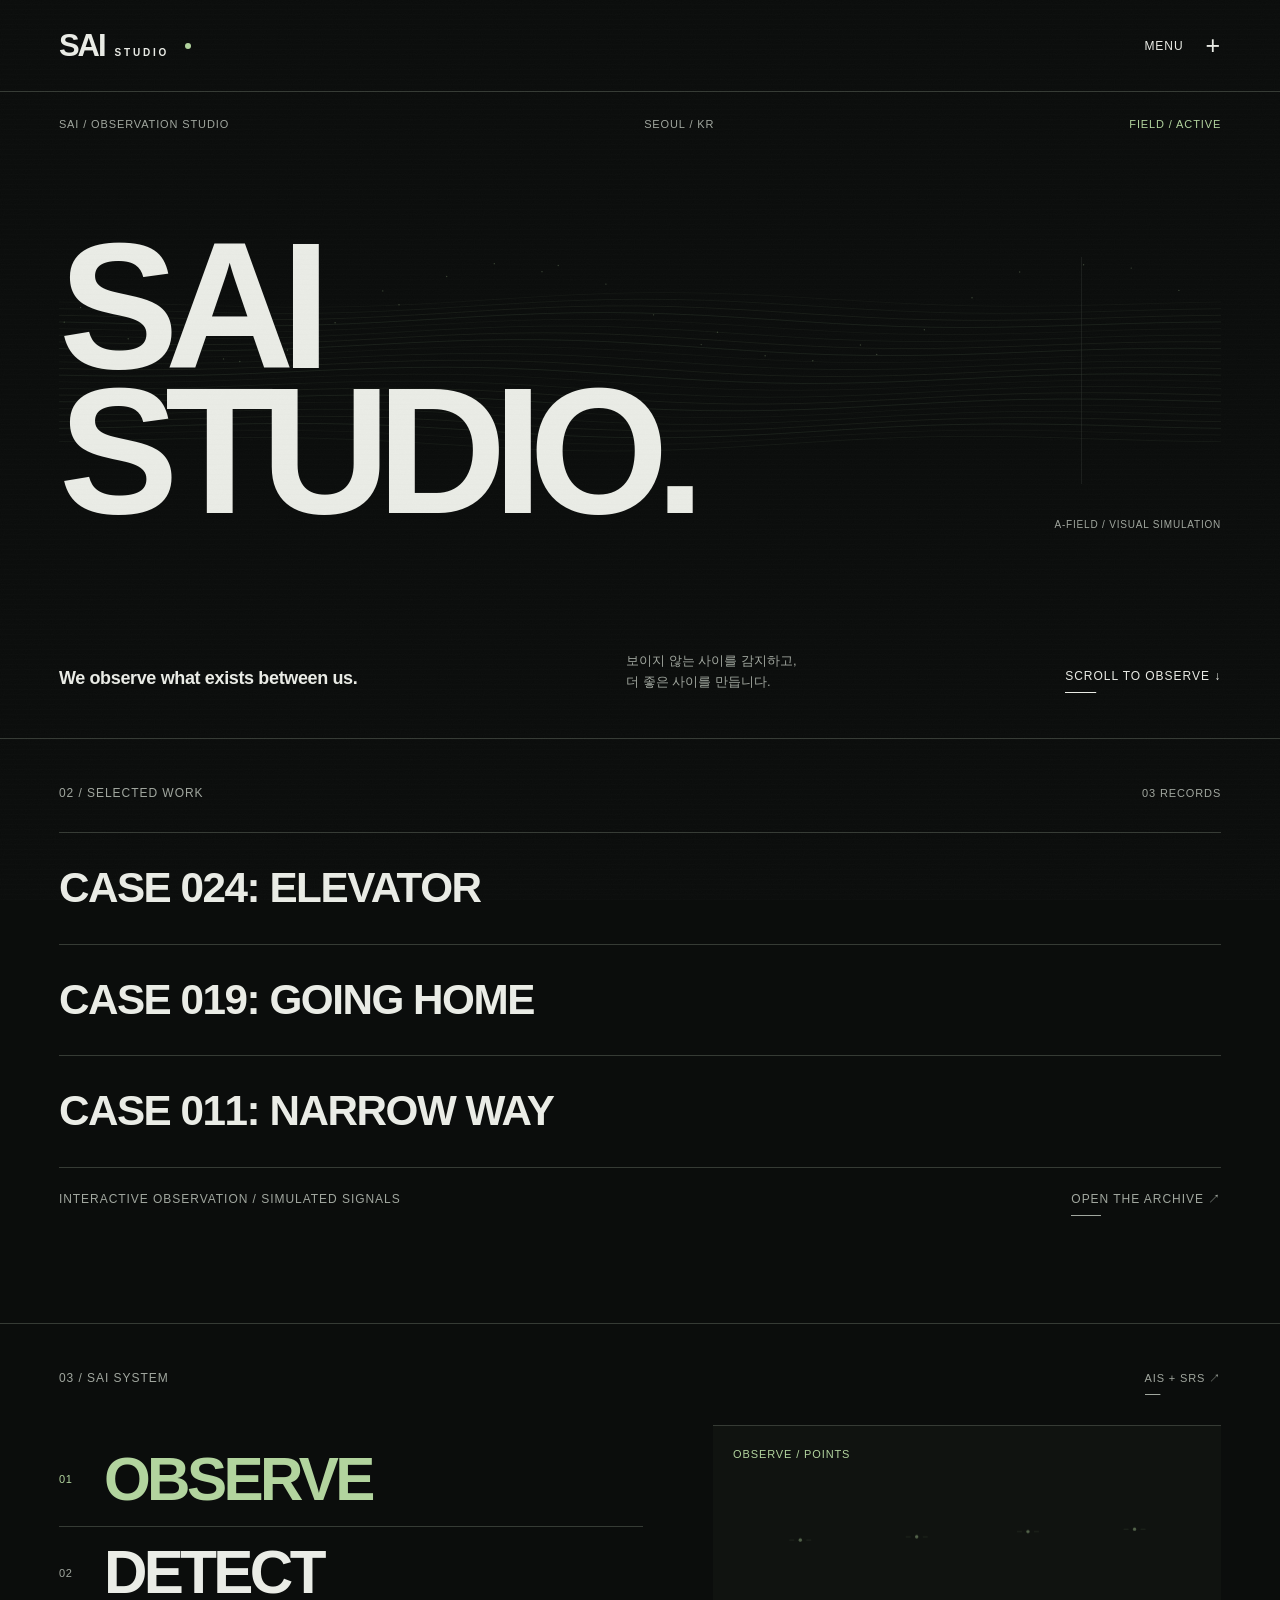
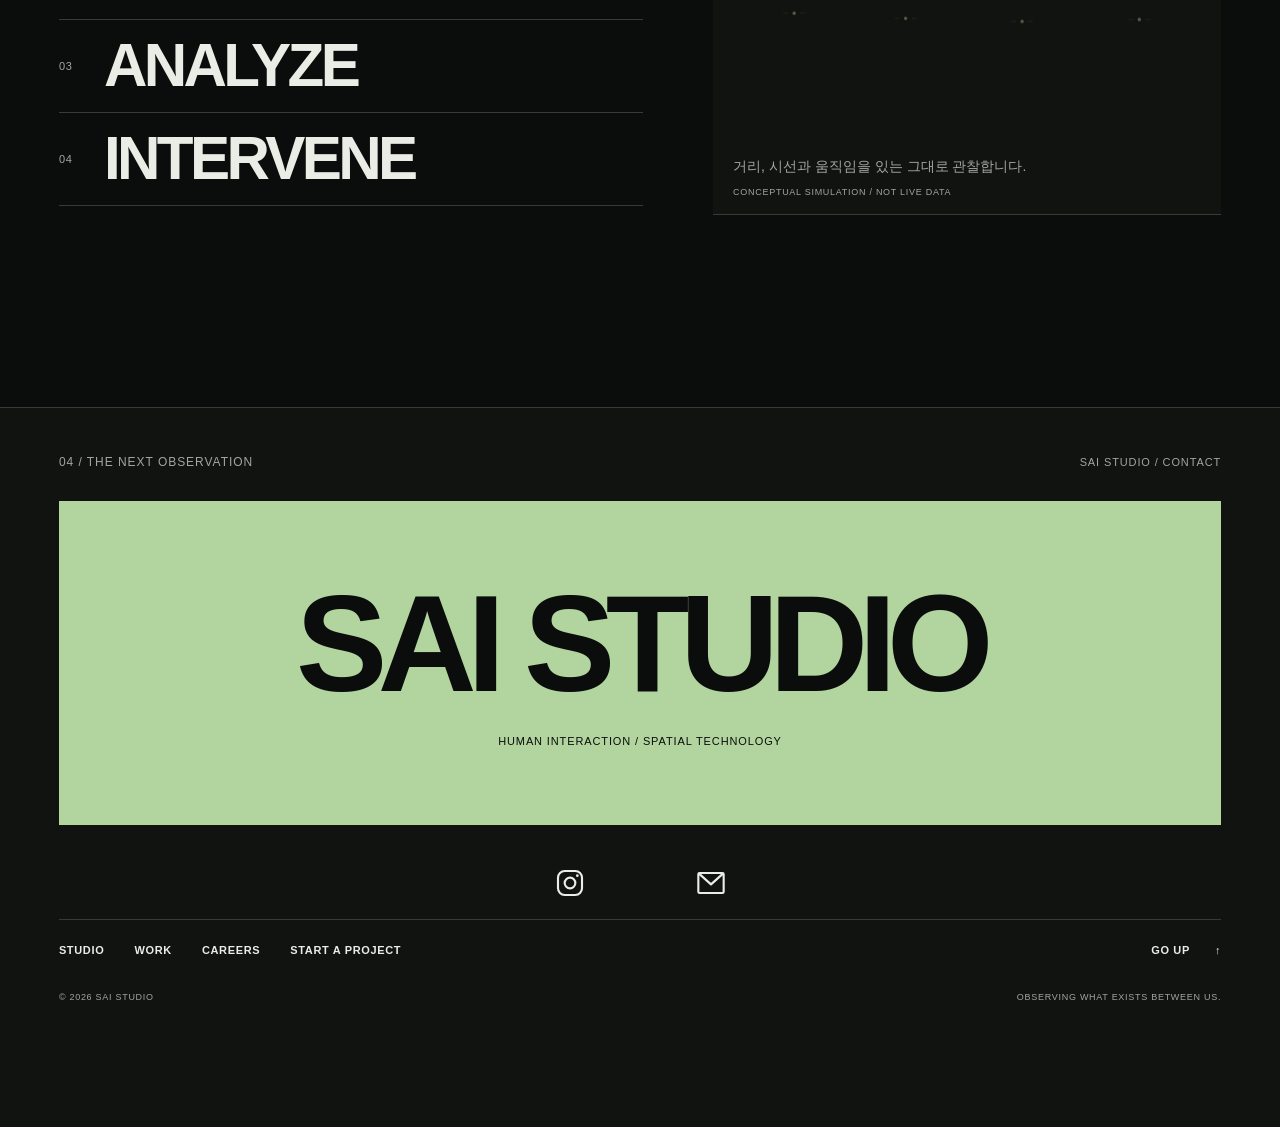
==== commit 8ee78dbd: "Replay SAI intro on fresh home visits" ====
--- a/SAI-STUDIO-DEPLOY/index.html
+++ b/SAI-STUDIO-DEPLOY/index.html
@@ -1 +1 @@
-<!doctype html><html lang="ko"><head><script>try{if(sessionStorage.getItem("sai-arrival"))document.documentElement.classList.add("route-pending")}catch{}</script><meta charset="utf-8"><link rel="icon" href="favicon-signal.svg?v=2"><meta name="viewport" content="width=device-width,initial-scale=1"><meta name="description" content="사람과 사람, 공간과 사람 사이의 비언어적 긴장과 어색함을 관찰하고 공간의 변화를 설계하는 SAI STUDIO."><title>Invisible signals. Visible change. — SAI STUDIO</title><link rel="stylesheet" href="studio-experience.css?v=7"><script defer src="studio-experience.js?v=9"></script><script defer src="studio-cases.js?v=9"></script><script>try{if(!matchMedia('(prefers-reduced-motion: reduce)').matches&&!sessionStorage.getItem('sai-intro-seen')&&!sessionStorage.getItem('sai-arrival')&&!location.hash){document.documentElement.classList.add('sai-intro-pending');setTimeout(()=>document.documentElement.classList.remove('sai-intro-pending','sai-intro-revealing'),4500)}}catch{}</script><link rel="stylesheet" href="studio-home-scenes.css?v=3"><script defer src="studio-home-scenes.js?v=1"></script><link rel="stylesheet" href="studio-cctv-field.css?v=1"><script defer src="studio-cctv-field.js?v=1"></script><link rel="stylesheet" href="studio-observation.css?v=8"><script defer src="studio-observation.js?v=9"></script><link rel="stylesheet" href="studio-signal.css?v=1"><script defer src="studio-signal.js?v=1"></script></head><body data-page="HOME" class="home-scenes"><div class="sai-intro" aria-hidden="true"><span class="sai-intro-mark">SAI</span></div><a class="skip" href="#main">본문 바로가기</a><header class="site-header"><a class="brand" href="index.html" aria-label="SAI STUDIO 홈"><strong>SAI</strong><span>STUDIO</span><i aria-hidden="true"></i></a><button class="menu-toggle" aria-haspopup="dialog" aria-controls="site-menu" aria-expanded="false"><span>MENU</span><span class="menu-sign" aria-hidden="true">+</span></button></header><dialog class="menu-dialog" id="site-menu" aria-label="전체 메뉴"><div class="menu-head"><a class="brand" href="index.html" aria-label="SAI STUDIO 홈"><strong>SAI</strong><span>STUDIO</span><i aria-hidden="true"></i></a><button class="menu-close" aria-label="전체 메뉴 닫기">CLOSE <span class="menu-sign" aria-hidden="true">×</span></button></div><nav class="menu-links" aria-label="주요 메뉴"><a class="menu-link" style="--i:0" href="studio.html" data-description="관찰에서 측정, 분석과 개입까지" data-cursor="ENTER"><span class="mono">01</span><strong>STUDIO</strong><span class="menu-indicator" aria-hidden="true"></span></a><a class="menu-link" style="--i:1" href="projects.html" data-description="세 가지 상황, 세 개의 관측 기록" data-cursor="ENTER"><span class="mono">02</span><strong>WORK</strong><span class="menu-indicator" aria-hidden="true"></span></a><a class="menu-link" style="--i:2" href="careers.html" data-description="다른 사람들이 지나치는 현상을 발견하는 사람들" data-cursor="ENTER"><span class="mono">03</span><strong>CAREERS</strong><span class="menu-indicator" aria-hidden="true"></span></a><a class="menu-link" style="--i:3" href="start-project.html" data-description="관찰하고 싶은 상황을 들려주세요" data-cursor="START ↗"><span class="mono">04</span><strong>START A PROJECT</strong><span class="menu-indicator" aria-hidden="true"></span></a></nav><div class="menu-info"><p class="mono">SAI STUDIO / INDEX</p><p data-menu-info>보이지 않는 사이를 감지하고, 더 좋은 사이를 만듭니다.</p><a class="text-link" href="mailto:contact@awkwardlab.kr">contact@awkwardlab.kr ↗</a></div></dialog><main id="main"><section class="home-hero home-scene" id="home-top"><div class="home-hero-meta mono"><span>SAI / OBSERVATION STUDIO</span><span>SEOUL / KR</span><span class="green" data-home-signal>FIELD / ACTIVE</span></div><div class="home-hero-stage"><canvas class="home-field" data-home-field="ambient" aria-hidden="true"></canvas><h1 class="home-display">SAI<br>STUDIO<span class="home-period">.</span></h1><span class="home-coordinate mono">A-FIELD / VISUAL SIMULATION</span><span class="home-scan-line" aria-hidden="true"></span></div><div class="home-hero-bottom"><p>We observe what exists between us.</p><p>보이지 않는 사이를 감지하고,<br>더 좋은 사이를 만듭니다.</p><a class="text-link mono" href="#selected-work">SCROLL TO OBSERVE ↓</a></div></section><section class="home-work home-scene reveal" id="selected-work"><div class="home-section-label"><h2 class="mono">02 / SELECTED WORK</h2><span class="mono">03 RECORDS</span></div><div class="case-list" data-case-list><button class="case-row" id="project-024" data-case="0" aria-haspopup="dialog" data-cursor="VIEW CASE ↗"><span class="case-number mono">01</span><span><span class="case-caption mono">CASE / 024</span><span class="case-name">elevator</span></span><span class="case-location">오피스 복합공간 A · 2026</span><span class="case-arrow" aria-hidden="true">↗</span></button><button class="case-row" id="project-019" data-case="1" aria-haspopup="dialog" data-cursor="VIEW CASE ↗"><span class="case-number mono">02</span><span><span class="case-caption mono">CASE / 019</span><span class="case-name">going home</span></span><span class="case-location">서울 소재 대학 B · 2025</span><span class="case-arrow" aria-hidden="true">↗</span></button><button class="case-row" id="project-011" data-case="2" aria-haspopup="dialog" data-cursor="VIEW CASE ↗"><span class="case-number mono">03</span><span><span class="case-caption mono">CASE / 011</span><span class="case-name">narrow way</span></span><span class="case-location">복합문화공간 C · 2025</span><span class="case-arrow" aria-hidden="true">↗</span></button></div><div class="home-work-bottom"><span class="mono">INTERACTIVE OBSERVATION / SIMULATED SIGNALS</span><a class="text-link mono" href="projects.html">OPEN THE ARCHIVE ↗</a></div></section><section class="home-system home-scene reveal" id="home-system"><div class="home-section-label"><h2 class="mono">03 / SAI SYSTEM</h2><a class="text-link mono" href="studio.html#technology">AIS + SRS ↗</a></div><div class="home-system-body"><div class="home-system-words"><button class="home-system-word" data-home-mode="observe" data-cursor="DETECT" aria-controls="home-system-visual" aria-pressed="true"><span class="mono">01</span><strong>OBSERVE</strong></button><button class="home-system-word" data-home-mode="detect" data-cursor="DETECT" aria-controls="home-system-visual" aria-pressed="false"><span class="mono">02</span><strong>DETECT</strong></button><button class="home-system-word" data-home-mode="analyze" data-cursor="DETECT" aria-controls="home-system-visual" aria-pressed="false"><span class="mono">03</span><strong>ANALYZE</strong></button><button class="home-system-word" data-home-mode="intervene" data-cursor="DETECT" aria-controls="home-system-visual" aria-pressed="false"><span class="mono">04</span><strong>INTERVENE</strong></button></div><div class="home-system-visual" id="home-system-visual" role="region" aria-label="관측 시스템 개념 시뮬레이션"><canvas class="home-field" data-home-field="observe" aria-hidden="true"></canvas><span class="mono home-visual-label" data-home-mode-label>OBSERVE / POINTS</span><p data-home-mode-note>거리, 시선과 움직임을 있는 그대로 관찰합니다.</p><span class="mono home-visual-foot">CONCEPTUAL SIMULATION / NOT LIVE DATA</span></div></div></section></main><footer class="home-end home-scene" id="home-contact"><div class="home-section-label"><h2 class="mono">04 / THE NEXT OBSERVATION</h2><span class="mono">SAI STUDIO / CONTACT</span></div><div class="home-end-stage"><div class="home-end-identity"><strong>SAI STUDIO</strong><span class="mono">HUMAN INTERACTION / SPATIAL TECHNOLOGY</span></div></div><div class="home-socials"><a class="home-contact-link" href="https://www.instagram.com/studios.a_i/" target="_blank" rel="noopener noreferrer" aria-label="SAI STUDIO 인스타그램" title="Instagram"><svg viewBox="0 0 24 24" fill="none" stroke="currentColor" stroke-width="1.6" aria-hidden="true"><rect x="3" y="3" width="18" height="18" rx="5"/><circle cx="12" cy="12" r="4"/><circle cx="17.5" cy="6.5" r="1" fill="currentColor" stroke="none"/></svg></a><a class="home-contact-link" href="mailto:contact@awkwardlab.kr" aria-label="SAI STUDIO 이메일 보내기" title="Email"><svg viewBox="0 0 24 24" fill="none" stroke="currentColor" stroke-width="1.6" stroke-linecap="round" stroke-linejoin="round" aria-hidden="true"><rect x="2.5" y="4.5" width="19" height="15" rx="1"/><path d="m3 5 9 8 9-8"/></svg></a></div><div class="home-end-nav"><nav aria-label="하단 메뉴"><a href="studio.html">STUDIO</a><a href="projects.html">WORK</a><a href="careers.html">CAREERS</a><a href="start-project.html" data-cursor="START ↗">START A PROJECT</a></nav><a class="home-go-up" href="#home-top">GO UP <span aria-hidden="true">↑</span></a></div><div class="home-end-legal mono"><span>© 2026 SAI STUDIO</span><span>OBSERVING WHAT EXISTS BETWEEN US.</span></div></footer><noscript><p class="no-js">메뉴: <a href="index.html">HOME</a> · <a href="studio.html">STUDIO</a> · <a href="projects.html">WORK</a> · <a href="careers.html">CAREERS</a> · <a href="start-project.html" data-cursor="START ↗">START A PROJECT</a></p></noscript></body></html>+<!doctype html><html lang="ko"><head><script>try{if(sessionStorage.getItem("sai-arrival"))document.documentElement.classList.add("route-pending")}catch{}</script><meta charset="utf-8"><link rel="icon" href="favicon-signal.svg?v=2"><meta name="viewport" content="width=device-width,initial-scale=1"><meta name="description" content="사람과 사람, 공간과 사람 사이의 비언어적 긴장과 어색함을 관찰하고 공간의 변화를 설계하는 SAI STUDIO."><title>Invisible signals. Visible change. — SAI STUDIO</title><link rel="stylesheet" href="studio-experience.css?v=7"><script defer src="studio-experience.js?v=9"></script><script defer src="studio-cases.js?v=9"></script><script>try{if(!matchMedia('(prefers-reduced-motion: reduce)').matches&&!sessionStorage.getItem('sai-arrival')&&!location.hash){document.documentElement.classList.add('sai-intro-pending');setTimeout(()=>document.documentElement.classList.remove('sai-intro-pending','sai-intro-revealing'),4500)}}catch{}</script><link rel="stylesheet" href="studio-home-scenes.css?v=3"><script defer src="studio-home-scenes.js?v=1"></script><link rel="stylesheet" href="studio-cctv-field.css?v=1"><script defer src="studio-cctv-field.js?v=1"></script><link rel="stylesheet" href="studio-observation.css?v=8"><script defer src="studio-observation.js?v=9"></script><link rel="stylesheet" href="studio-signal.css?v=1"><script defer src="studio-signal.js?v=1"></script></head><body data-page="HOME" class="home-scenes"><div class="sai-intro" aria-hidden="true"><span class="sai-intro-mark">SAI</span></div><a class="skip" href="#main">본문 바로가기</a><header class="site-header"><a class="brand" href="index.html" aria-label="SAI STUDIO 홈"><strong>SAI</strong><span>STUDIO</span><i aria-hidden="true"></i></a><button class="menu-toggle" aria-haspopup="dialog" aria-controls="site-menu" aria-expanded="false"><span>MENU</span><span class="menu-sign" aria-hidden="true">+</span></button></header><dialog class="menu-dialog" id="site-menu" aria-label="전체 메뉴"><div class="menu-head"><a class="brand" href="index.html" aria-label="SAI STUDIO 홈"><strong>SAI</strong><span>STUDIO</span><i aria-hidden="true"></i></a><button class="menu-close" aria-label="전체 메뉴 닫기">CLOSE <span class="menu-sign" aria-hidden="true">×</span></button></div><nav class="menu-links" aria-label="주요 메뉴"><a class="menu-link" style="--i:0" href="studio.html" data-description="관찰에서 측정, 분석과 개입까지" data-cursor="ENTER"><span class="mono">01</span><strong>STUDIO</strong><span class="menu-indicator" aria-hidden="true"></span></a><a class="menu-link" style="--i:1" href="projects.html" data-description="세 가지 상황, 세 개의 관측 기록" data-cursor="ENTER"><span class="mono">02</span><strong>WORK</strong><span class="menu-indicator" aria-hidden="true"></span></a><a class="menu-link" style="--i:2" href="careers.html" data-description="다른 사람들이 지나치는 현상을 발견하는 사람들" data-cursor="ENTER"><span class="mono">03</span><strong>CAREERS</strong><span class="menu-indicator" aria-hidden="true"></span></a><a class="menu-link" style="--i:3" href="start-project.html" data-description="관찰하고 싶은 상황을 들려주세요" data-cursor="START ↗"><span class="mono">04</span><strong>START A PROJECT</strong><span class="menu-indicator" aria-hidden="true"></span></a></nav><div class="menu-info"><p class="mono">SAI STUDIO / INDEX</p><p data-menu-info>보이지 않는 사이를 감지하고, 더 좋은 사이를 만듭니다.</p><a class="text-link" href="mailto:contact@awkwardlab.kr">contact@awkwardlab.kr ↗</a></div></dialog><main id="main"><section class="home-hero home-scene" id="home-top"><div class="home-hero-meta mono"><span>SAI / OBSERVATION STUDIO</span><span>SEOUL / KR</span><span class="green" data-home-signal>FIELD / ACTIVE</span></div><div class="home-hero-stage"><canvas class="home-field" data-home-field="ambient" aria-hidden="true"></canvas><h1 class="home-display">SAI<br>STUDIO<span class="home-period">.</span></h1><span class="home-coordinate mono">A-FIELD / VISUAL SIMULATION</span><span class="home-scan-line" aria-hidden="true"></span></div><div class="home-hero-bottom"><p>We observe what exists between us.</p><p>보이지 않는 사이를 감지하고,<br>더 좋은 사이를 만듭니다.</p><a class="text-link mono" href="#selected-work">SCROLL TO OBSERVE ↓</a></div></section><section class="home-work home-scene reveal" id="selected-work"><div class="home-section-label"><h2 class="mono">02 / SELECTED WORK</h2><span class="mono">03 RECORDS</span></div><div class="case-list" data-case-list><button class="case-row" id="project-024" data-case="0" aria-haspopup="dialog" data-cursor="VIEW CASE ↗"><span class="case-number mono">01</span><span><span class="case-caption mono">CASE / 024</span><span class="case-name">elevator</span></span><span class="case-location">오피스 복합공간 A · 2026</span><span class="case-arrow" aria-hidden="true">↗</span></button><button class="case-row" id="project-019" data-case="1" aria-haspopup="dialog" data-cursor="VIEW CASE ↗"><span class="case-number mono">02</span><span><span class="case-caption mono">CASE / 019</span><span class="case-name">going home</span></span><span class="case-location">서울 소재 대학 B · 2025</span><span class="case-arrow" aria-hidden="true">↗</span></button><button class="case-row" id="project-011" data-case="2" aria-haspopup="dialog" data-cursor="VIEW CASE ↗"><span class="case-number mono">03</span><span><span class="case-caption mono">CASE / 011</span><span class="case-name">narrow way</span></span><span class="case-location">복합문화공간 C · 2025</span><span class="case-arrow" aria-hidden="true">↗</span></button></div><div class="home-work-bottom"><span class="mono">INTERACTIVE OBSERVATION / SIMULATED SIGNALS</span><a class="text-link mono" href="projects.html">OPEN THE ARCHIVE ↗</a></div></section><section class="home-system home-scene reveal" id="home-system"><div class="home-section-label"><h2 class="mono">03 / SAI SYSTEM</h2><a class="text-link mono" href="studio.html#technology">AIS + SRS ↗</a></div><div class="home-system-body"><div class="home-system-words"><button class="home-system-word" data-home-mode="observe" data-cursor="DETECT" aria-controls="home-system-visual" aria-pressed="true"><span class="mono">01</span><strong>OBSERVE</strong></button><button class="home-system-word" data-home-mode="detect" data-cursor="DETECT" aria-controls="home-system-visual" aria-pressed="false"><span class="mono">02</span><strong>DETECT</strong></button><button class="home-system-word" data-home-mode="analyze" data-cursor="DETECT" aria-controls="home-system-visual" aria-pressed="false"><span class="mono">03</span><strong>ANALYZE</strong></button><button class="home-system-word" data-home-mode="intervene" data-cursor="DETECT" aria-controls="home-system-visual" aria-pressed="false"><span class="mono">04</span><strong>INTERVENE</strong></button></div><div class="home-system-visual" id="home-system-visual" role="region" aria-label="관측 시스템 개념 시뮬레이션"><canvas class="home-field" data-home-field="observe" aria-hidden="true"></canvas><span class="mono home-visual-label" data-home-mode-label>OBSERVE / POINTS</span><p data-home-mode-note>거리, 시선과 움직임을 있는 그대로 관찰합니다.</p><span class="mono home-visual-foot">CONCEPTUAL SIMULATION / NOT LIVE DATA</span></div></div></section></main><footer class="home-end home-scene" id="home-contact"><div class="home-section-label"><h2 class="mono">04 / THE NEXT OBSERVATION</h2><span class="mono">SAI STUDIO / CONTACT</span></div><div class="home-end-stage"><div class="home-end-identity"><strong>SAI STUDIO</strong><span class="mono">HUMAN INTERACTION / SPATIAL TECHNOLOGY</span></div></div><div class="home-socials"><a class="home-contact-link" href="https://www.instagram.com/studios.a_i/" target="_blank" rel="noopener noreferrer" aria-label="SAI STUDIO 인스타그램" title="Instagram"><svg viewBox="0 0 24 24" fill="none" stroke="currentColor" stroke-width="1.6" aria-hidden="true"><rect x="3" y="3" width="18" height="18" rx="5"/><circle cx="12" cy="12" r="4"/><circle cx="17.5" cy="6.5" r="1" fill="currentColor" stroke="none"/></svg></a><a class="home-contact-link" href="mailto:contact@awkwardlab.kr" aria-label="SAI STUDIO 이메일 보내기" title="Email"><svg viewBox="0 0 24 24" fill="none" stroke="currentColor" stroke-width="1.6" stroke-linecap="round" stroke-linejoin="round" aria-hidden="true"><rect x="2.5" y="4.5" width="19" height="15" rx="1"/><path d="m3 5 9 8 9-8"/></svg></a></div><div class="home-end-nav"><nav aria-label="하단 메뉴"><a href="studio.html">STUDIO</a><a href="projects.html">WORK</a><a href="careers.html">CAREERS</a><a href="start-project.html" data-cursor="START ↗">START A PROJECT</a></nav><a class="home-go-up" href="#home-top">GO UP <span aria-hidden="true">↑</span></a></div><div class="home-end-legal mono"><span>© 2026 SAI STUDIO</span><span>OBSERVING WHAT EXISTS BETWEEN US.</span></div></footer><noscript><p class="no-js">메뉴: <a href="index.html">HOME</a> · <a href="studio.html">STUDIO</a> · <a href="projects.html">WORK</a> · <a href="careers.html">CAREERS</a> · <a href="start-project.html" data-cursor="START ↗">START A PROJECT</a></p></noscript></body></html>
--- a/SAI-STUDIO-DEPLOY/studio-experience.css
+++ b/SAI-STUDIO-DEPLOY/studio-experience.css
@@ -21,3 +21,5 @@
 .sai-intro{display:none}.sai-intro-pending{overflow:hidden}.sai-intro-pending .sai-intro{display:grid;place-items:center;position:fixed;inset:0;z-index:700;background:var(--ink);pointer-events:auto;opacity:1;transition:opacity 1s var(--ease)}.sai-intro-mark{font-family:Helvetica,"Helvetica Neue",Arial,sans-serif;font-size:clamp(76px,12vw,170px);line-height:1;font-weight:700;letter-spacing:-.075em;animation:sai-mark 1.25s ease both}.sai-intro-pending body>header,.sai-intro-pending body>main,.sai-intro-pending body>footer{opacity:0;transform:translateY(12px)}.sai-intro-pending body>header,.sai-intro-pending body>main,.sai-intro-pending body>footer{transition:opacity 1.1s var(--ease),transform 1.1s var(--ease)}.sai-intro-revealing .sai-intro{opacity:0;pointer-events:none}.sai-intro-revealing body>header,.sai-intro-revealing body>main,.sai-intro-revealing body>footer{opacity:1;transform:translateY(0)}.sai-intro-pending .cursor-hint{display:none}@keyframes sai-mark{0%{opacity:0}25%,65%{opacity:1}100%{opacity:0}}@media(prefers-reduced-motion:reduce){.sai-intro{display:none!important}.sai-intro-pending body>header,.sai-intro-pending body>main,.sai-intro-pending body>footer{opacity:1;transform:none}}
 
 html.route-pending:before{content:"";position:fixed;inset:0;background:var(--paper);z-index:500}.route-curtain.arrival{visibility:visible}.route-curtain.arrival.exit{visibility:visible}
+
+.menu-contact-links{display:flex;align-items:center;gap:18px}.menu-instagram{display:inline-flex;align-items:center;justify-content:center;flex:0 0 40px;width:40px;height:40px;color:inherit;transition:color .2s,background .2s}.menu-instagram svg{width:26px;height:26px}.menu-instagram:hover,.menu-instagram:focus-visible{color:#080b09;background:var(--green);outline-offset:4px}.menu-contact-links .text-link{min-width:0}
